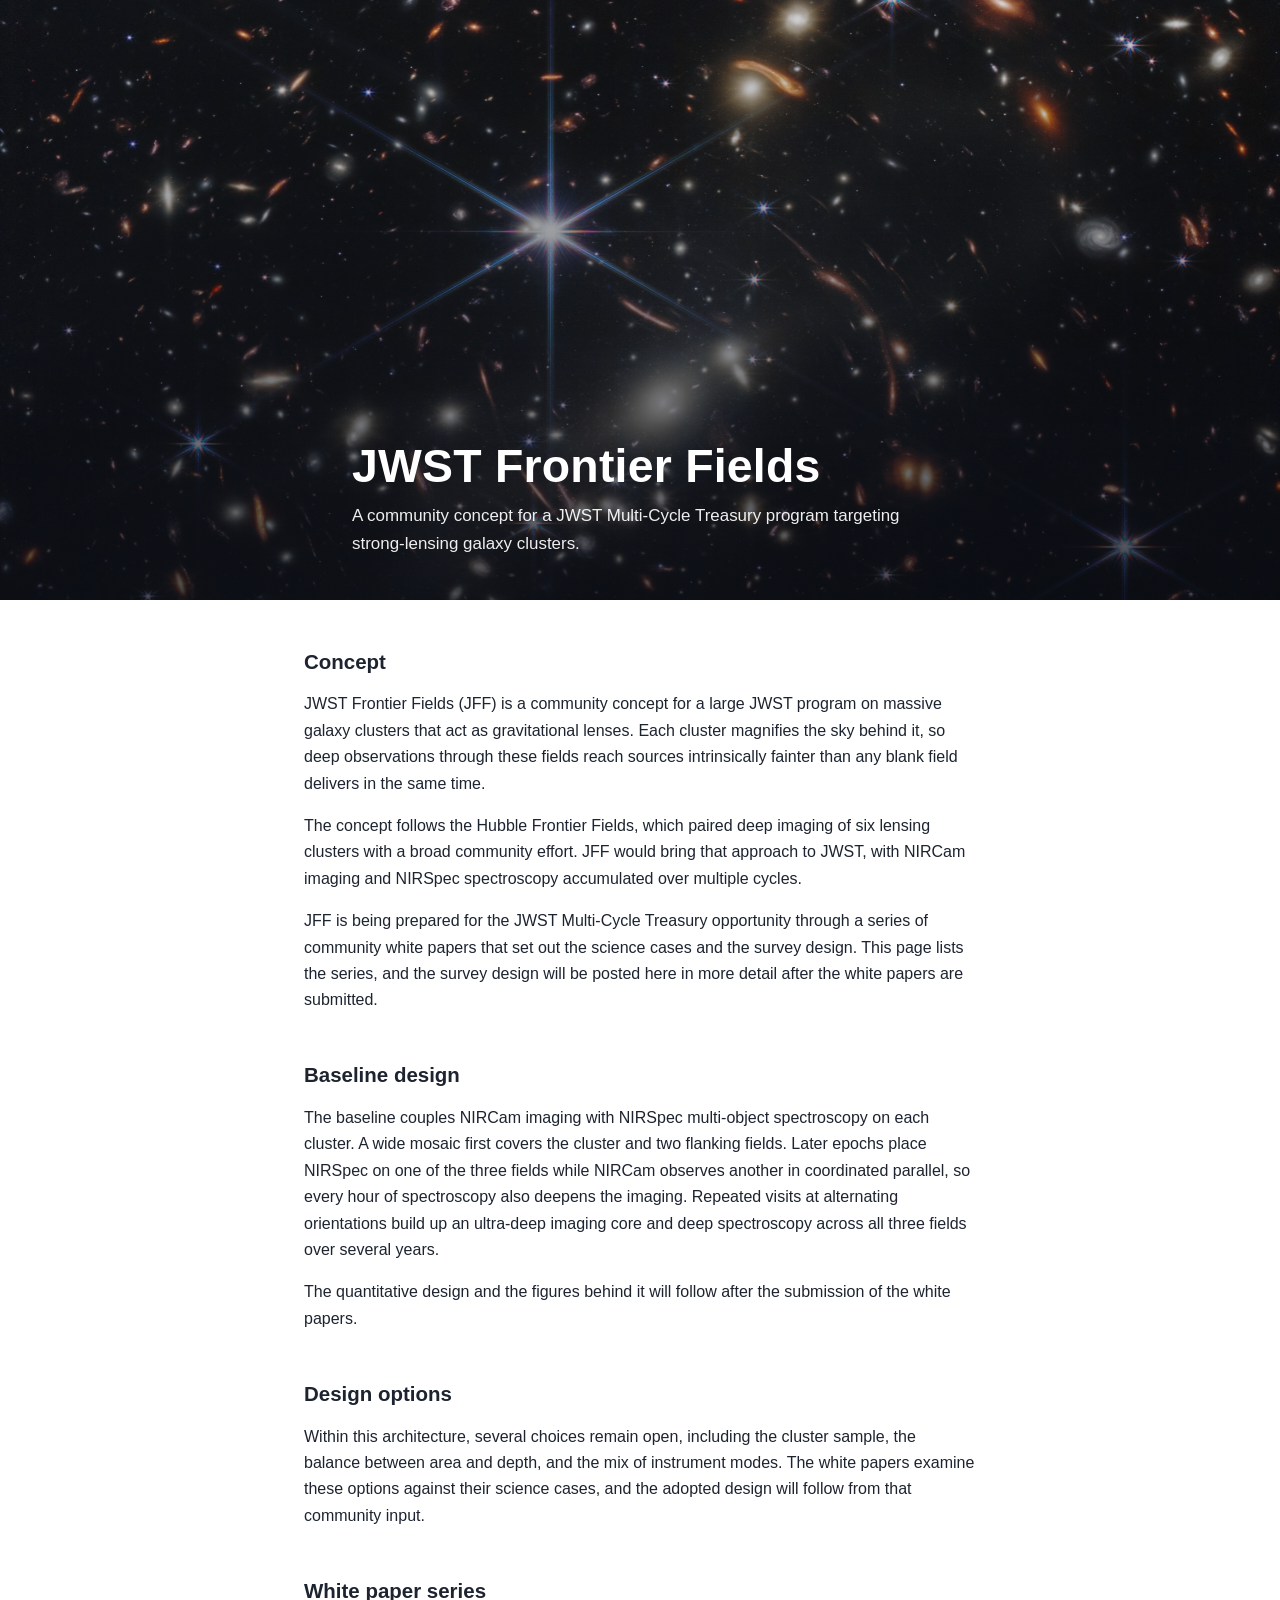
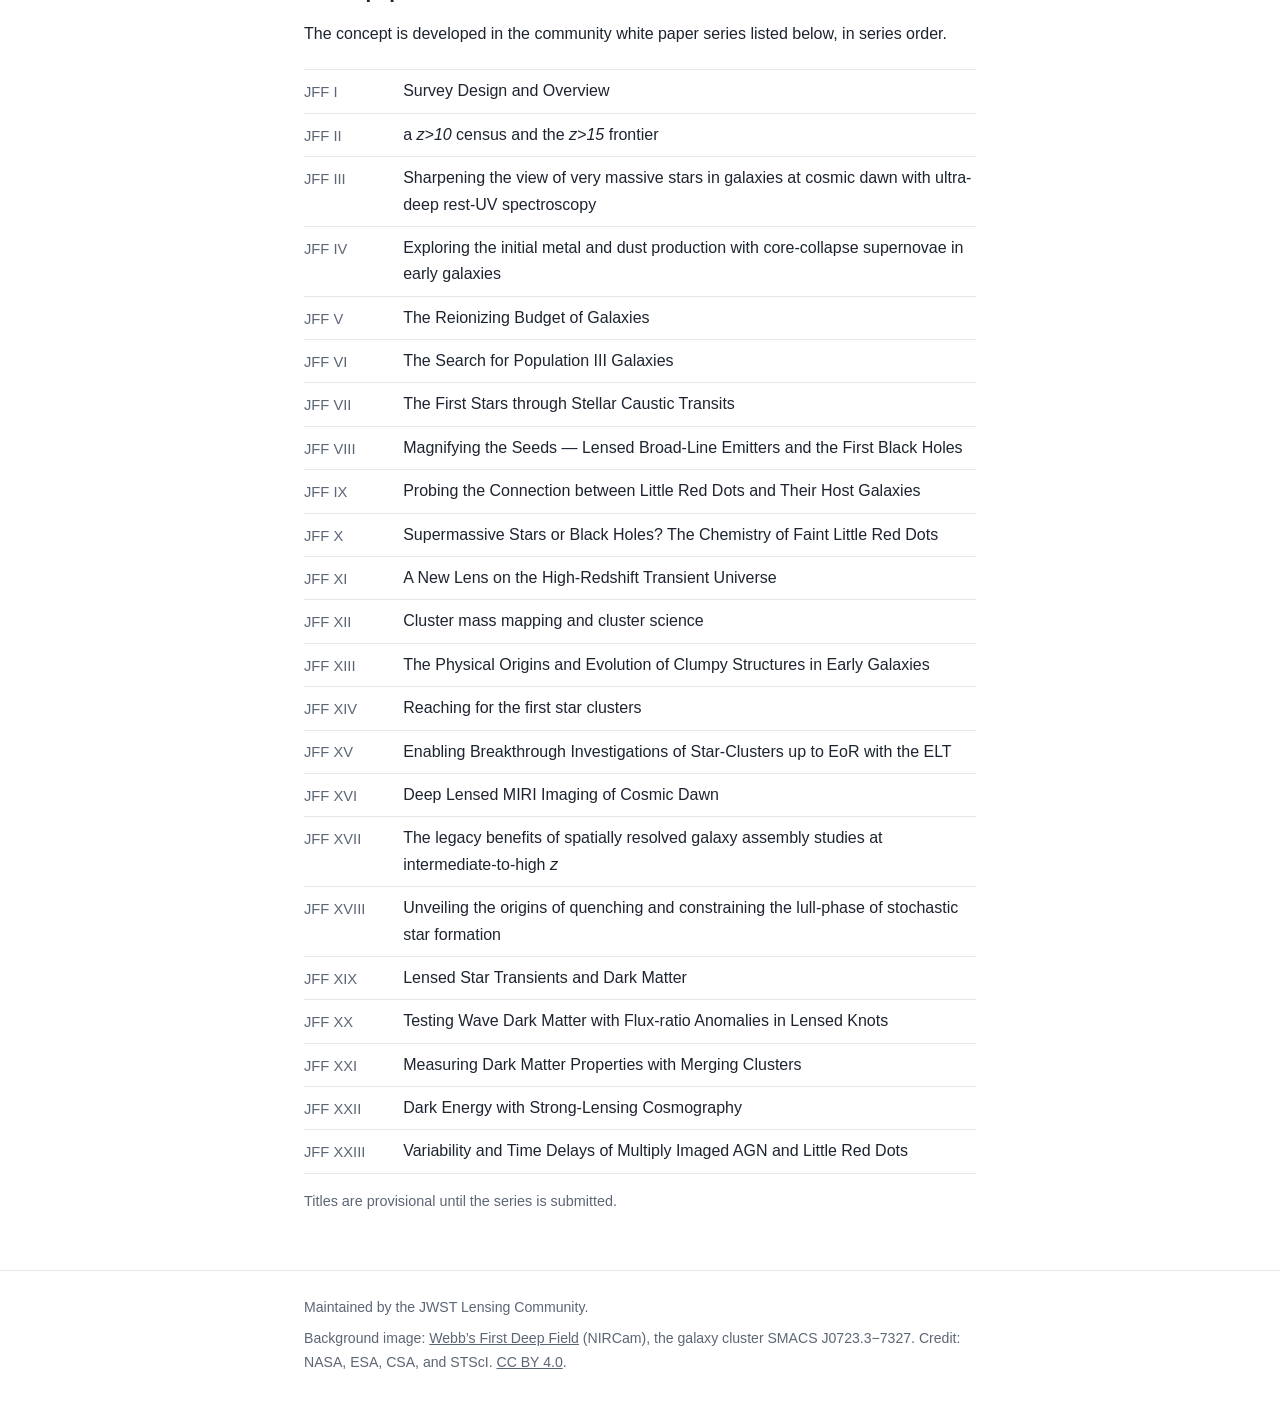
==== index.html @ 17262942 "Initial site: concept overview and white paper series list" ====
<!DOCTYPE html>
<html lang="en">
<head>
<meta charset="UTF-8">
<meta name="viewport" content="width=device-width, initial-scale=1">
<title>JWST Frontier Fields (JFF)</title>
<meta name="description" content="JWST Frontier Fields (JFF) is a community concept for a JWST Multi-Cycle Treasury program on strong-lensing galaxy clusters. This site lists the JFF white paper series.">
<meta name="robots" content="noindex">
<link rel="icon" type="image/svg+xml" href="images/favicon.svg">
<link rel="stylesheet" href="assets/css/style.css">
</head>
<body>

<div class="hero" style="background-image:linear-gradient(to bottom, rgba(9,12,20,0.18), rgba(9,12,20,0.74)), url('images/smacs0723-hero.jpg');">
  <div class="wrap">
    <h1>JWST Frontier Fields</h1>
    <p class="hero-sub">A community concept for a JWST Multi-Cycle Treasury program targeting strong-lensing galaxy clusters.</p>
  </div>
</div>

<main class="wrap">

<section id="concept" aria-labelledby="concept-heading">
  <h2 id="concept-heading">Concept</h2>
  <p>JWST Frontier Fields (JFF) is a community concept for a large JWST program on massive
  galaxy clusters that act as gravitational lenses. Each cluster magnifies the sky behind it,
  so deep observations through these fields reach sources intrinsically fainter than any
  blank field delivers in the same time.</p>
  <p>The concept follows the Hubble Frontier Fields, which paired deep imaging of six lensing
  clusters with a broad community effort. JFF would bring that approach to JWST, with NIRCam
  imaging and NIRSpec spectroscopy accumulated over multiple cycles.</p>
  <p>JFF is being prepared for the JWST Multi-Cycle Treasury opportunity through a series of
  community white papers that set out the science cases and the survey design. This page
  lists the series, and the survey design will be posted here in more detail after the white
  papers are submitted.</p>
</section>

<section id="design" aria-labelledby="design-heading">
  <h2 id="design-heading">Baseline design</h2>
  <p>The baseline couples NIRCam imaging with NIRSpec multi-object spectroscopy on each
  cluster. A wide mosaic first covers the cluster and two flanking fields. Later epochs place
  NIRSpec on one of the three fields while NIRCam observes another in coordinated parallel,
  so every hour of spectroscopy also deepens the imaging. Repeated visits at alternating
  orientations build up an ultra-deep imaging core and deep spectroscopy across all three
  fields over several years.</p>
  <p>The quantitative design and the figures behind it will follow after the submission of
  the white papers.</p>
</section>

<section id="options" aria-labelledby="options-heading">
  <h2 id="options-heading">Design options</h2>
  <p>Within this architecture, several choices remain open, including the cluster sample,
  the balance between area and depth, and the mix of instrument modes. The white papers
  examine these options against their science cases, and the adopted design will follow
  from that community input.</p>
</section>

<section id="papers" aria-labelledby="papers-heading">
  <h2 id="papers-heading">White paper series</h2>
  <p>The concept is developed in the community white paper series listed below, in series
  order.</p>
  <ol class="papers">
    <!-- JFF-PAPERS:BEGIN -->
        <li><span class="wp-num">JFF I</span><span class="wp-title">Survey Design and Overview</span></li>
        <li><span class="wp-num">JFF II</span><span class="wp-title">a <em>z&gt;10</em> census and the <em>z&gt;15</em> frontier</span></li>
        <li><span class="wp-num">JFF III</span><span class="wp-title">Sharpening the view of very massive stars in galaxies at cosmic dawn with ultra-deep rest-UV spectroscopy</span></li>
        <li><span class="wp-num">JFF IV</span><span class="wp-title">Exploring the initial metal and dust production with core-collapse supernovae in early galaxies</span></li>
        <li><span class="wp-num">JFF V</span><span class="wp-title">The Reionizing Budget of Galaxies</span></li>
        <li><span class="wp-num">JFF VI</span><span class="wp-title">The Search for Population III Galaxies</span></li>
        <li><span class="wp-num">JFF VII</span><span class="wp-title">The First Stars through Stellar Caustic Transits</span></li>
        <li><span class="wp-num">JFF VIII</span><span class="wp-title">Magnifying the Seeds — Lensed Broad-Line Emitters and the First Black Holes</span></li>
        <li><span class="wp-num">JFF IX</span><span class="wp-title">Probing the Connection between Little Red Dots and Their Host Galaxies</span></li>
        <li><span class="wp-num">JFF X</span><span class="wp-title">Supermassive Stars or Black Holes? The Chemistry of Faint Little Red Dots</span></li>
        <li><span class="wp-num">JFF XI</span><span class="wp-title">A New Lens on the High-Redshift Transient Universe</span></li>
        <li><span class="wp-num">JFF XII</span><span class="wp-title">Cluster mass mapping and cluster science</span></li>
        <li><span class="wp-num">JFF XIII</span><span class="wp-title">The Physical Origins and Evolution of Clumpy Structures in Early Galaxies</span></li>
        <li><span class="wp-num">JFF XIV</span><span class="wp-title">Reaching for the first star clusters</span></li>
        <li><span class="wp-num">JFF XV</span><span class="wp-title">Enabling Breakthrough Investigations of Star-Clusters up to EoR with the ELT</span></li>
        <li><span class="wp-num">JFF XVI</span><span class="wp-title">Deep Lensed MIRI Imaging of Cosmic Dawn</span></li>
        <li><span class="wp-num">JFF XVII</span><span class="wp-title">The legacy benefits of spatially resolved galaxy assembly studies at intermediate-to-high <em>z</em></span></li>
        <li><span class="wp-num">JFF XVIII</span><span class="wp-title">Unveiling the origins of quenching and constraining the lull-phase of stochastic star formation</span></li>
        <li><span class="wp-num">JFF XIX</span><span class="wp-title">Lensed Star Transients and Dark Matter</span></li>
        <li><span class="wp-num">JFF XX</span><span class="wp-title">Testing Wave Dark Matter with Flux-ratio Anomalies in Lensed Knots</span></li>
        <li><span class="wp-num">JFF XXI</span><span class="wp-title">Measuring Dark Matter Properties with Merging Clusters</span></li>
        <li><span class="wp-num">JFF XXII</span><span class="wp-title">Dark Energy with Strong-Lensing Cosmography</span></li>
        <li><span class="wp-num">JFF XXIII</span><span class="wp-title">Variability and Time Delays of Multiply Imaged AGN and Little Red Dots</span></li>
    <!-- JFF-PAPERS:END -->
  </ol>
  <p class="note">Titles are provisional until the series is submitted.</p>
</section>

</main>

<footer class="site-footer">
  <div class="wrap">
    <p>Maintained by the JWST Lensing Community.</p>
    <p>Background image: <a href="https://esawebb.org/images/weic2209a/">Webb&rsquo;s First Deep
    Field</a> (NIRCam), the galaxy cluster SMACS J0723.3&minus;7327.
    Credit: NASA, ESA, CSA, and STScI.
    <a href="https://creativecommons.org/licenses/by/4.0/">CC BY 4.0</a>.</p>
  </div>
</footer>

</body>
</html>
---- assets/css/style.css ----
:root {
  --bg: #ffffff;
  --ink: #1d2430;
  --muted: #5c6675;
  --accent: #35537a;
  --rule: #e4e7ec;
}

* { box-sizing: border-box; }

html { -webkit-text-size-adjust: 100%; }

body {
  margin: 0;
  font-family: -apple-system, BlinkMacSystemFont, "Segoe UI", Roboto, "Helvetica Neue", Arial, sans-serif;
  font-size: 16px;
  line-height: 1.65;
  color: var(--ink);
  background: var(--bg);
}

.wrap {
  max-width: 44rem;
  margin: 0 auto;
  padding: 0 16px;
}

a { color: var(--accent); }

/* Hero */

.hero {
  display: flex;
  align-items: flex-end;
  min-height: min(72vh, 600px);
  background-size: cover;
  background-position: center 38%;
  background-color: #0a0d16;
  color: #fff;
}

.hero .wrap {
  padding-top: 5rem;
  padding-bottom: 2.6rem;
}

.hero h1 {
  margin: 0 0 0.6rem;
  font-size: clamp(2rem, 6vw, 2.9rem);
  font-weight: 650;
  line-height: 1.15;
  letter-spacing: 0.005em;
}

.hero-sub {
  margin: 0;
  max-width: 36rem;
  font-size: 1.06rem;
  color: rgba(255, 255, 255, 0.93);
}

/* Sections */

main { padding-top: 0.5rem; }

section { margin: 2.8rem 0; }

h2 {
  margin: 0 0 0.8rem;
  font-size: 1.28rem;
  font-weight: 650;
}

p { margin: 0 0 1rem; }

section p:last-child { margin-bottom: 0; }

/* White paper list */

.papers {
  list-style: none;
  margin: 1.4rem 0 1rem;
  padding: 0;
  border-bottom: 1px solid var(--rule);
}

.papers li {
  display: grid;
  grid-template-columns: 5.2rem 1fr;
  column-gap: 1rem;
  padding: 0.5rem 0;
  border-top: 1px solid var(--rule);
}

.wp-num {
  color: var(--muted);
  white-space: nowrap;
  font-size: 0.92rem;
  font-weight: 500;
  padding-top: 0.12rem;
}

.note {
  color: var(--muted);
  font-size: 0.9rem;
}

/* Footer */

.site-footer {
  margin-top: 3.5rem;
  border-top: 1px solid var(--rule);
  color: var(--muted);
  font-size: 0.88rem;
}

.site-footer .wrap {
  padding-top: 1.6rem;
  padding-bottom: 2.6rem;
}

.site-footer p { margin: 0 0 0.5rem; }

.site-footer a { color: inherit; }

/* Small screens */

@media (max-width: 520px) {
  .hero { min-height: min(62vh, 480px); }

  .papers li {
    grid-template-columns: 4.4rem 1fr;
    column-gap: 0.7rem;
  }
}
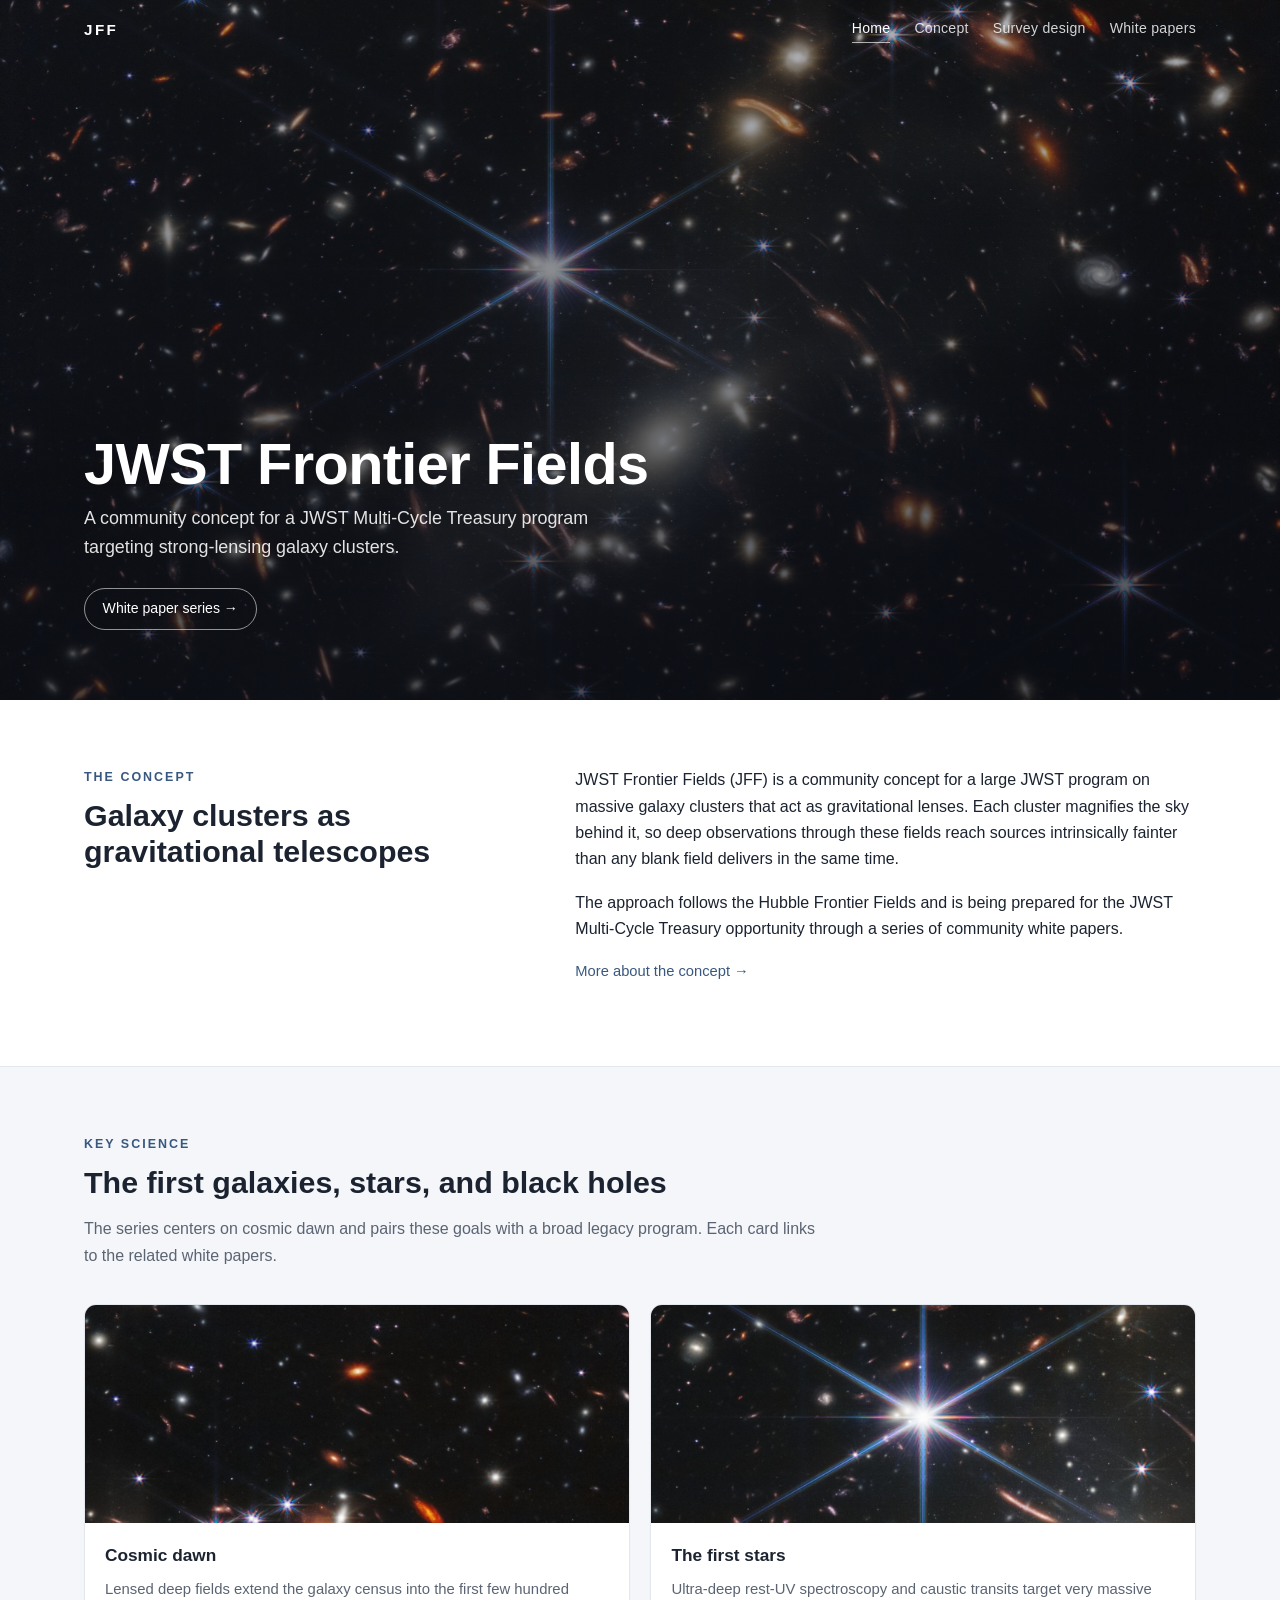
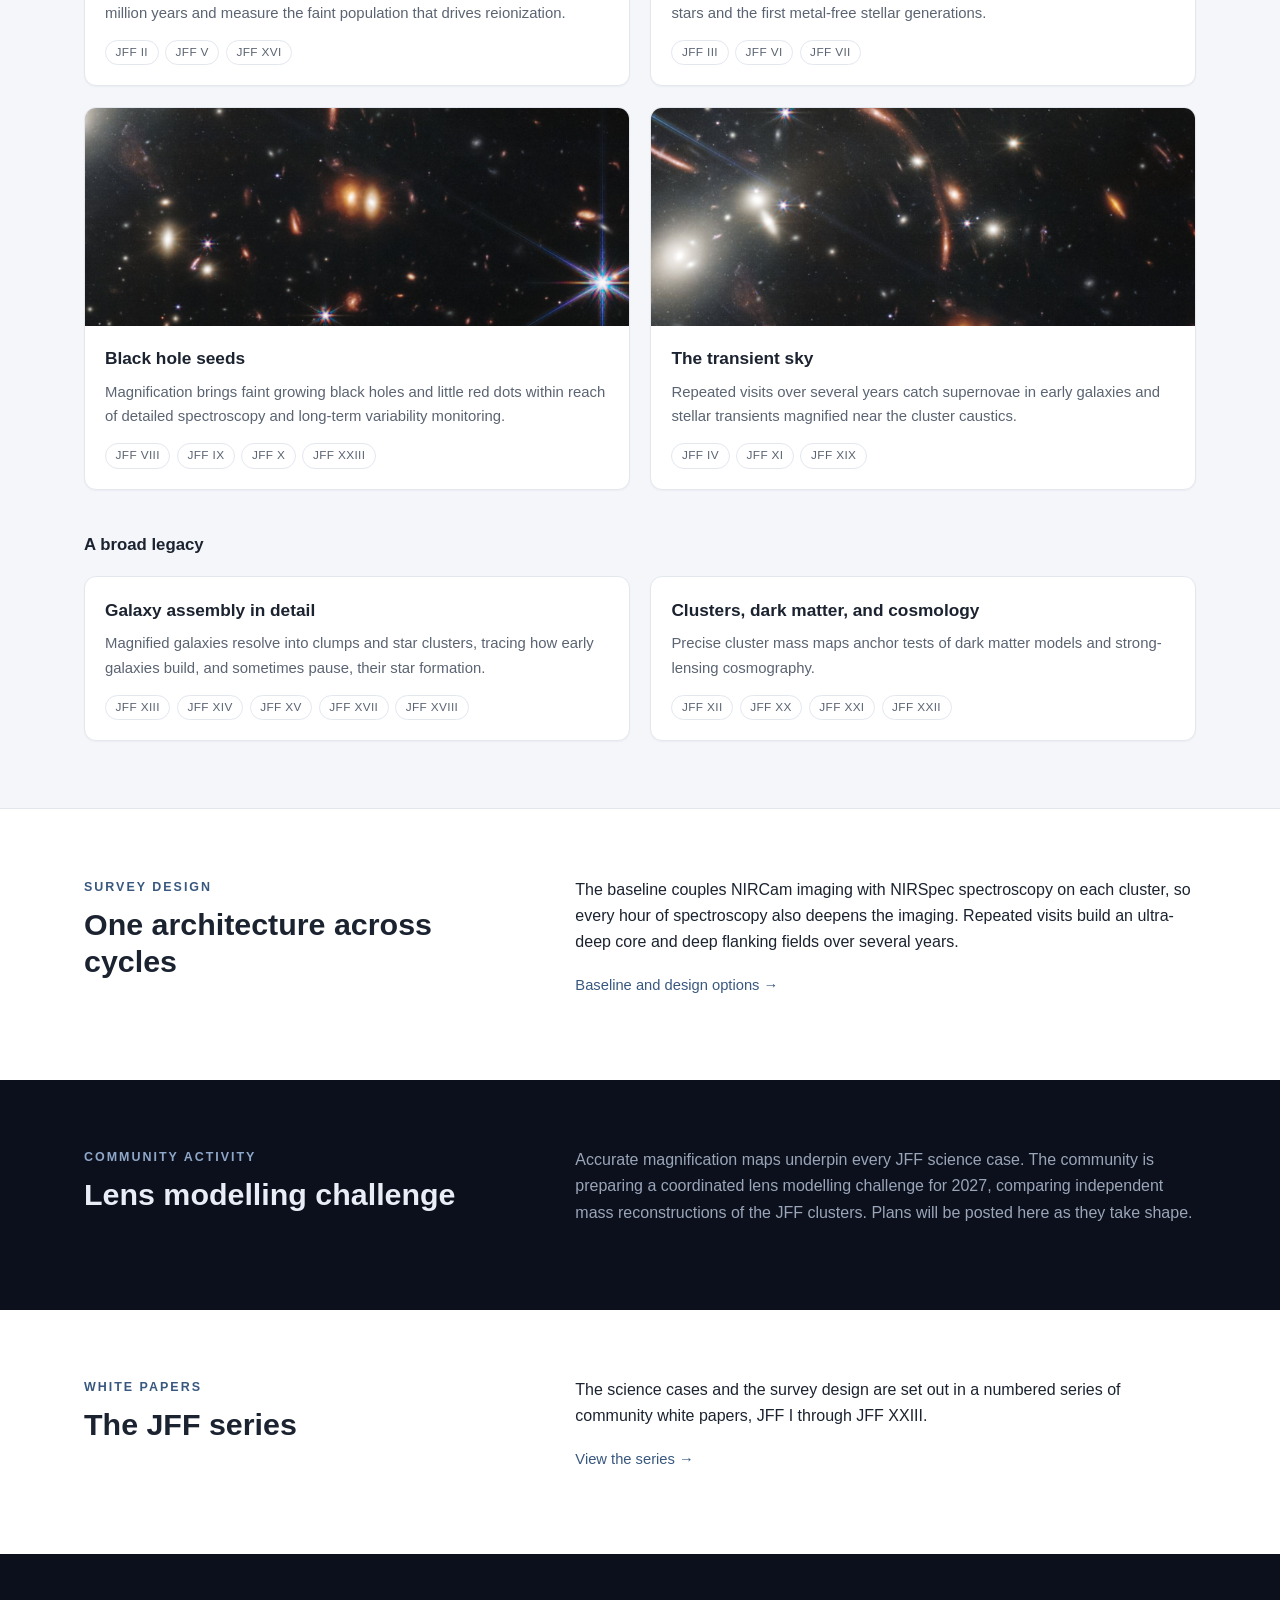
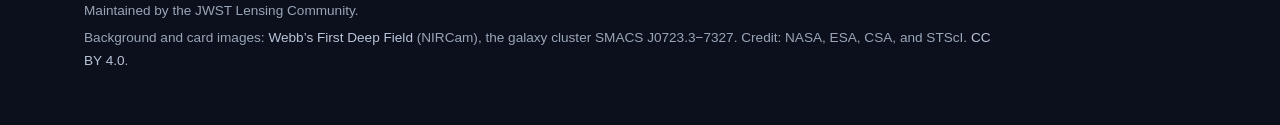
==== commit b2f06967: "Redesign as a multi-page site with navigation, science cards, and a lens challenge note" ====
--- a/index.html
+++ b/index.html
@@ -4,89 +4,173 @@
 <meta charset="UTF-8">
 <meta name="viewport" content="width=device-width, initial-scale=1">
 <title>JWST Frontier Fields (JFF)</title>
-<meta name="description" content="JWST Frontier Fields (JFF) is a community concept for a JWST Multi-Cycle Treasury program on strong-lensing galaxy clusters. This site lists the JFF white paper series.">
+<meta name="description" content="JWST Frontier Fields (JFF) is a community concept for a JWST Multi-Cycle Treasury program on strong-lensing galaxy clusters. This site presents the concept, the survey design, and the JFF white paper series.">
 <meta name="robots" content="noindex">
 <link rel="icon" type="image/svg+xml" href="images/favicon.svg">
 <link rel="stylesheet" href="assets/css/style.css">
 </head>
 <body>
 
-<div class="hero" style="background-image:linear-gradient(to bottom, rgba(9,12,20,0.18), rgba(9,12,20,0.74)), url('images/smacs0723-hero.jpg');">
+<header class="site-head">
+  <div class="wrap nav-bar">
+    <a class="brand" href="index.html" aria-label="JWST Frontier Fields home">JFF</a>
+    <nav class="site-nav" aria-label="Site">
+      <a href="index.html" aria-current="page">Home</a>
+      <a href="concept.html">Concept</a>
+      <a href="design.html">Survey design</a>
+      <a href="papers.html">White papers</a>
+    </nav>
+  </div>
+</header>
+
+<div class="hero" style="background-image:linear-gradient(to bottom, rgba(9,12,20,0.30), rgba(9,12,20,0.74)), url('images/smacs0723-hero.jpg');">
   <div class="wrap">
     <h1>JWST Frontier Fields</h1>
     <p class="hero-sub">A community concept for a JWST Multi-Cycle Treasury program targeting strong-lensing galaxy clusters.</p>
+    <p class="hero-cta"><a href="papers.html">White paper series &rarr;</a></p>
   </div>
 </div>
 
-<main class="wrap">
+<main>
 
-<section id="concept" aria-labelledby="concept-heading">
-  <h2 id="concept-heading">Concept</h2>
-  <p>JWST Frontier Fields (JFF) is a community concept for a large JWST program on massive
-  galaxy clusters that act as gravitational lenses. Each cluster magnifies the sky behind it,
-  so deep observations through these fields reach sources intrinsically fainter than any
-  blank field delivers in the same time.</p>
-  <p>The concept follows the Hubble Frontier Fields, which paired deep imaging of six lensing
-  clusters with a broad community effort. JFF would bring that approach to JWST, with NIRCam
-  imaging and NIRSpec spectroscopy accumulated over multiple cycles.</p>
-  <p>JFF is being prepared for the JWST Multi-Cycle Treasury opportunity through a series of
-  community white papers that set out the science cases and the survey design. This page
-  lists the series, and the survey design will be posted here in more detail after the white
-  papers are submitted.</p>
+<section class="band" aria-labelledby="intro-heading">
+  <div class="wrap split">
+    <div>
+      <span class="kicker">The concept</span>
+      <h2 id="intro-heading">Galaxy clusters as gravitational telescopes</h2>
+    </div>
+    <div class="prose">
+      <p>JWST Frontier Fields (JFF) is a community concept for a large JWST program on massive
+      galaxy clusters that act as gravitational lenses. Each cluster magnifies the sky behind it,
+      so deep observations through these fields reach sources intrinsically fainter than any
+      blank field delivers in the same time.</p>
+      <p>The approach follows the Hubble Frontier Fields and is being prepared for the JWST
+      Multi-Cycle Treasury opportunity through a series of community white papers.</p>
+      <p class="more"><a href="concept.html">More about the concept &rarr;</a></p>
+    </div>
+  </div>
 </section>
 
-<section id="design" aria-labelledby="design-heading">
-  <h2 id="design-heading">Baseline design</h2>
-  <p>The baseline couples NIRCam imaging with NIRSpec multi-object spectroscopy on each
-  cluster. A wide mosaic first covers the cluster and two flanking fields. Later epochs place
-  NIRSpec on one of the three fields while NIRCam observes another in coordinated parallel,
-  so every hour of spectroscopy also deepens the imaging. Repeated visits at alternating
-  orientations build up an ultra-deep imaging core and deep spectroscopy across all three
-  fields over several years.</p>
-  <p>The quantitative design and the figures behind it will follow after the submission of
-  the white papers.</p>
+<section class="band alt" aria-labelledby="science-heading">
+  <div class="wrap">
+    <span class="kicker">Key science</span>
+    <h2 id="science-heading">The first galaxies, stars, and black holes</h2>
+    <p class="lede">The series centers on cosmic dawn and pairs these goals with a broad legacy
+    program. Each card links to the related white papers.</p>
+    <div class="cards primary">
+      <article class="card">
+        <div class="card-media" role="img" aria-label="Distant galaxies in a deep lensed field" style="background-image:url('images/cards/dawn.jpg')"></div>
+        <div class="card-body">
+          <h3>Cosmic dawn</h3>
+          <p>Lensed deep fields extend the galaxy census into the first few hundred million
+          years and measure the faint population that drives reionization.</p>
+          <div class="wp-tags">
+            <a href="papers.html">JFF II</a><a href="papers.html">JFF V</a><a href="papers.html">JFF XVI</a>
+          </div>
+        </div>
+      </article>
+      <article class="card">
+        <div class="card-media" role="img" aria-label="A bright star with diffraction spikes in front of the cluster" style="background-image:url('images/cards/stars.jpg')"></div>
+        <div class="card-body">
+          <h3>The first stars</h3>
+          <p>Ultra-deep rest-UV spectroscopy and caustic transits target very massive stars
+          and the first metal-free stellar generations.</p>
+          <div class="wp-tags">
+            <a href="papers.html">JFF III</a><a href="papers.html">JFF VI</a><a href="papers.html">JFF VII</a>
+          </div>
+        </div>
+      </article>
+      <article class="card">
+        <div class="card-media" role="img" aria-label="Compact red sources in the deep field" style="background-image:url('images/cards/seeds.jpg')"></div>
+        <div class="card-body">
+          <h3>Black hole seeds</h3>
+          <p>Magnification brings faint growing black holes and little red dots within reach
+          of detailed spectroscopy and long-term variability monitoring.</p>
+          <div class="wp-tags">
+            <a href="papers.html">JFF VIII</a><a href="papers.html">JFF IX</a><a href="papers.html">JFF X</a><a href="papers.html">JFF XXIII</a>
+          </div>
+        </div>
+      </article>
+      <article class="card">
+        <div class="card-media" role="img" aria-label="Stretched arcs around the cluster core" style="background-image:url('images/cards/transients.jpg')"></div>
+        <div class="card-body">
+          <h3>The transient sky</h3>
+          <p>Repeated visits over several years catch supernovae in early galaxies and
+          stellar transients magnified near the cluster caustics.</p>
+          <div class="wp-tags">
+            <a href="papers.html">JFF IV</a><a href="papers.html">JFF XI</a><a href="papers.html">JFF XIX</a>
+          </div>
+        </div>
+      </article>
+    </div>
+    <h3 class="sub-heading">A broad legacy</h3>
+    <div class="cards secondary">
+      <article class="card">
+        <div class="card-body">
+          <h3>Galaxy assembly in detail</h3>
+          <p>Magnified galaxies resolve into clumps and star clusters, tracing how early
+          galaxies build, and sometimes pause, their star formation.</p>
+          <div class="wp-tags">
+            <a href="papers.html">JFF XIII</a><a href="papers.html">JFF XIV</a><a href="papers.html">JFF XV</a><a href="papers.html">JFF XVII</a><a href="papers.html">JFF XVIII</a>
+          </div>
+        </div>
+      </article>
+      <article class="card">
+        <div class="card-body">
+          <h3>Clusters, dark matter, and cosmology</h3>
+          <p>Precise cluster mass maps anchor tests of dark matter models and
+          strong-lensing cosmography.</p>
+          <div class="wp-tags">
+            <a href="papers.html">JFF XII</a><a href="papers.html">JFF XX</a><a href="papers.html">JFF XXI</a><a href="papers.html">JFF XXII</a>
+          </div>
+        </div>
+      </article>
+    </div>
+  </div>
 </section>
 
-<section id="options" aria-labelledby="options-heading">
-  <h2 id="options-heading">Design options</h2>
-  <p>Within this architecture, several choices remain open, including the cluster sample,
-  the balance between area and depth, and the mix of instrument modes. The white papers
-  examine these options against their science cases, and the adopted design will follow
-  from that community input.</p>
+<section class="band" aria-labelledby="design-heading">
+  <div class="wrap split">
+    <div>
+      <span class="kicker">Survey design</span>
+      <h2 id="design-heading">One architecture across cycles</h2>
+    </div>
+    <div class="prose">
+      <p>The baseline couples NIRCam imaging with NIRSpec spectroscopy on each cluster, so
+      every hour of spectroscopy also deepens the imaging. Repeated visits build an
+      ultra-deep core and deep flanking fields over several years.</p>
+      <p class="more"><a href="design.html">Baseline and design options &rarr;</a></p>
+    </div>
+  </div>
 </section>
 
-<section id="papers" aria-labelledby="papers-heading">
-  <h2 id="papers-heading">White paper series</h2>
-  <p>The concept is developed in the community white paper series listed below, in series
-  order.</p>
-  <ol class="papers">
-    <!-- JFF-PAPERS:BEGIN -->
-        <li><span class="wp-num">JFF I</span><span class="wp-title">Survey Design and Overview</span></li>
-        <li><span class="wp-num">JFF II</span><span class="wp-title">a <em>z&gt;10</em> census and the <em>z&gt;15</em> frontier</span></li>
-        <li><span class="wp-num">JFF III</span><span class="wp-title">Sharpening the view of very massive stars in galaxies at cosmic dawn with ultra-deep rest-UV spectroscopy</span></li>
-        <li><span class="wp-num">JFF IV</span><span class="wp-title">Exploring the initial metal and dust production with core-collapse supernovae in early galaxies</span></li>
-        <li><span class="wp-num">JFF V</span><span class="wp-title">The Reionizing Budget of Galaxies</span></li>
-        <li><span class="wp-num">JFF VI</span><span class="wp-title">The Search for Population III Galaxies</span></li>
-        <li><span class="wp-num">JFF VII</span><span class="wp-title">The First Stars through Stellar Caustic Transits</span></li>
-        <li><span class="wp-num">JFF VIII</span><span class="wp-title">Magnifying the Seeds — Lensed Broad-Line Emitters and the First Black Holes</span></li>
-        <li><span class="wp-num">JFF IX</span><span class="wp-title">Probing the Connection between Little Red Dots and Their Host Galaxies</span></li>
-        <li><span class="wp-num">JFF X</span><span class="wp-title">Supermassive Stars or Black Holes? The Chemistry of Faint Little Red Dots</span></li>
-        <li><span class="wp-num">JFF XI</span><span class="wp-title">A New Lens on the High-Redshift Transient Universe</span></li>
-        <li><span class="wp-num">JFF XII</span><span class="wp-title">Cluster mass mapping and cluster science</span></li>
-        <li><span class="wp-num">JFF XIII</span><span class="wp-title">The Physical Origins and Evolution of Clumpy Structures in Early Galaxies</span></li>
-        <li><span class="wp-num">JFF XIV</span><span class="wp-title">Reaching for the first star clusters</span></li>
-        <li><span class="wp-num">JFF XV</span><span class="wp-title">Enabling Breakthrough Investigations of Star-Clusters up to EoR with the ELT</span></li>
-        <li><span class="wp-num">JFF XVI</span><span class="wp-title">Deep Lensed MIRI Imaging of Cosmic Dawn</span></li>
-        <li><span class="wp-num">JFF XVII</span><span class="wp-title">The legacy benefits of spatially resolved galaxy assembly studies at intermediate-to-high <em>z</em></span></li>
-        <li><span class="wp-num">JFF XVIII</span><span class="wp-title">Unveiling the origins of quenching and constraining the lull-phase of stochastic star formation</span></li>
-        <li><span class="wp-num">JFF XIX</span><span class="wp-title">Lensed Star Transients and Dark Matter</span></li>
-        <li><span class="wp-num">JFF XX</span><span class="wp-title">Testing Wave Dark Matter with Flux-ratio Anomalies in Lensed Knots</span></li>
-        <li><span class="wp-num">JFF XXI</span><span class="wp-title">Measuring Dark Matter Properties with Merging Clusters</span></li>
-        <li><span class="wp-num">JFF XXII</span><span class="wp-title">Dark Energy with Strong-Lensing Cosmography</span></li>
-        <li><span class="wp-num">JFF XXIII</span><span class="wp-title">Variability and Time Delays of Multiply Imaged AGN and Little Red Dots</span></li>
-    <!-- JFF-PAPERS:END -->
-  </ol>
-  <p class="note">Titles are provisional until the series is submitted.</p>
+<section class="band dark" aria-labelledby="lens-heading">
+  <div class="wrap split">
+    <div>
+      <span class="kicker">Community activity</span>
+      <h2 id="lens-heading">Lens modelling challenge</h2>
+    </div>
+    <div class="prose">
+      <p>Accurate magnification maps underpin every JFF science case. The community is
+      preparing a coordinated lens modelling challenge for 2027, comparing independent
+      mass reconstructions of the JFF clusters. Plans will be posted here as they take
+      shape.</p>
+    </div>
+  </div>
+</section>
+
+<section class="band" aria-labelledby="papers-heading">
+  <div class="wrap split">
+    <div>
+      <span class="kicker">White papers</span>
+      <h2 id="papers-heading">The JFF series</h2>
+    </div>
+    <div class="prose">
+      <p>The science cases and the survey design are set out in a numbered series of
+      community white papers, JFF I through JFF XXIII.</p>
+      <p class="more"><a href="papers.html">View the series &rarr;</a></p>
+    </div>
+  </div>
 </section>
 
 </main>
@@ -94,8 +178,8 @@
 <footer class="site-footer">
   <div class="wrap">
     <p>Maintained by the JWST Lensing Community.</p>
-    <p>Background image: <a href="https://esawebb.org/images/weic2209a/">Webb&rsquo;s First Deep
-    Field</a> (NIRCam), the galaxy cluster SMACS J0723.3&minus;7327.
+    <p>Background and card images: <a href="https://esawebb.org/images/weic2209a/">Webb&rsquo;s First
+    Deep Field</a> (NIRCam), the galaxy cluster SMACS J0723.3&minus;7327.
     Credit: NASA, ESA, CSA, and STScI.
     <a href="https://creativecommons.org/licenses/by/4.0/">CC BY 4.0</a>.</p>
   </div>
--- a/assets/css/style.css
+++ b/assets/css/style.css
@@ -1,135 +1,177 @@
 :root {
   --bg: #ffffff;
-  --ink: #1d2430;
-  --muted: #5c6675;
-  --accent: #35537a;
-  --rule: #e4e7ec;
+  --bg-alt: #f4f6fa;
+  --dark: #0b101c;
+  --ink: #1c2330;
+  --ink-dark: #e9edf5;
+  --muted: #5b6472;
+  --muted-dark: #9aa5b8;
+  --accent: #39587f;
+  --rule: #e3e7ee;
+  --w-wide: 72rem;
+  --w-prose: 46rem;
 }
 
 * { box-sizing: border-box; }
 
-html { -webkit-text-size-adjust: 100%; }
-
 body {
   margin: 0;
-  font-family: -apple-system, BlinkMacSystemFont, "Segoe UI", Roboto, "Helvetica Neue", Arial, sans-serif;
-  font-size: 16px;
-  line-height: 1.65;
+  background: var(--bg);
   color: var(--ink);
-  background: var(--bg);
+  font: 16px/1.65 -apple-system, BlinkMacSystemFont, "Segoe UI", Helvetica, Arial, sans-serif;
+  -webkit-font-smoothing: antialiased;
+  text-rendering: optimizeLegibility;
 }
 
-.wrap {
-  max-width: 44rem;
-  margin: 0 auto;
-  padding: 0 16px;
+a { color: var(--accent); text-decoration: none; }
+a:hover { text-decoration: underline; }
+
+.wrap { max-width: var(--w-wide); margin: 0 auto; padding: 0 20px; }
+.prose { max-width: var(--w-prose); }
+.prose p { margin: 0 0 1.05em; }
+
+/* Header and navigation */
+.site-head { position: absolute; top: 0; left: 0; right: 0; z-index: 10; }
+.site-head.solid { position: static; background: var(--dark); }
+.nav-bar {
+  display: flex; align-items: center; justify-content: space-between;
+  gap: 1rem; padding-top: 1.05rem; padding-bottom: 1.05rem;
+}
+.brand { font-weight: 700; letter-spacing: .16em; color: #fff; font-size: .95rem; }
+.brand:hover { text-decoration: none; }
+nav.site-nav { display: flex; gap: 1.5rem; flex-wrap: wrap; justify-content: flex-end; }
+nav.site-nav a { color: rgba(255,255,255,.82); font-size: .88rem; letter-spacing: .02em; }
+nav.site-nav a:hover { color: #fff; text-decoration: none; }
+nav.site-nav a[aria-current="page"] {
+  color: #fff;
+  border-bottom: 1px solid rgba(255,255,255,.65);
+  padding-bottom: 2px;
 }
 
-a { color: var(--accent); }
-
-/* Hero */
-
+/* Hero (home) */
 .hero {
-  display: flex;
-  align-items: flex-end;
-  min-height: min(72vh, 600px);
+  position: relative;
+  display: flex; align-items: flex-end;
+  min-height: min(82vh, 700px);
   background-size: cover;
   background-position: center 38%;
-  background-color: #0a0d16;
   color: #fff;
 }
+.hero .wrap { width: 100%; padding-bottom: 3.4rem; }
+.hero h1 {
+  margin: 0 0 .55rem;
+  font-size: clamp(2.3rem, 5.2vw, 3.6rem);
+  line-height: 1.08;
+  letter-spacing: -.01em;
+}
+.hero-sub {
+  margin: 0; max-width: 36rem;
+  font-size: clamp(1rem, 1.6vw, 1.12rem);
+  color: rgba(255,255,255,.88);
+}
+.hero-cta { margin-top: 1.6rem; }
+.hero-cta a {
+  display: inline-block;
+  border: 1px solid rgba(255,255,255,.55);
+  color: #fff;
+  padding: .5rem 1.1rem;
+  border-radius: 999px;
+  font-size: .88rem;
+}
+.hero-cta a:hover { background: rgba(255,255,255,.12); text-decoration: none; }
 
-.hero .wrap {
-  padding-top: 5rem;
-  padding-bottom: 2.6rem;
+/* Page header (subpages) */
+.page-head {
+  background: var(--bg-alt);
+  border-bottom: 1px solid var(--rule);
+  padding: 3.1rem 0 2.5rem;
 }
+.page-head h1 { margin: 0 0 .45rem; font-size: clamp(1.9rem, 3.4vw, 2.6rem); line-height: 1.12; }
+.page-head p { margin: 0; color: var(--muted); max-width: 44rem; }
+.page-body { padding: 3rem 0 4.5rem; }
+.page-body h2 { margin: 2.4rem 0 .9rem; font-size: 1.3rem; }
+.page-body h2:first-child { margin-top: 0; }
 
-.hero h1 {
-  margin: 0 0 0.6rem;
-  font-size: clamp(2rem, 6vw, 2.9rem);
-  font-weight: 650;
-  line-height: 1.15;
-  letter-spacing: 0.005em;
+/* Bands (home sections) */
+section.band { padding: 4.2rem 0; }
+section.band.alt { background: var(--bg-alt); border-top: 1px solid var(--rule); border-bottom: 1px solid var(--rule); }
+section.band.dark { background: var(--dark); color: var(--ink-dark); }
+section.band.dark p { color: var(--muted-dark); }
+section.band.dark .kicker { color: #8fa7c9; }
+section.band.dark h2 { color: var(--ink-dark); }
+
+.kicker {
+  display: block;
+  font-size: .78rem; font-weight: 600;
+  letter-spacing: .16em; text-transform: uppercase;
+  color: var(--accent);
+  margin-bottom: .55rem;
 }
+h2 { margin: 0 0 1rem; font-size: clamp(1.45rem, 2.6vw, 1.9rem); line-height: 1.2; }
+.lede { color: var(--muted); max-width: 46rem; margin: 0 0 2.2rem; }
+.more { font-size: .92rem; }
 
-.hero-sub {
-  margin: 0;
-  max-width: 36rem;
-  font-size: 1.06rem;
-  color: rgba(255, 255, 255, 0.93);
+/* Split layout */
+.split { display: grid; grid-template-columns: minmax(0, 5fr) minmax(0, 7fr); gap: 3rem; align-items: start; }
+
+/* Cards */
+.cards { display: grid; gap: 1.3rem; }
+.cards.primary { grid-template-columns: repeat(2, minmax(0, 1fr)); }
+.cards.secondary { grid-template-columns: repeat(2, minmax(0, 1fr)); }
+.card {
+  background: #fff;
+  border: 1px solid var(--rule);
+  border-radius: 12px;
+  overflow: hidden;
+  display: flex; flex-direction: column;
+  box-shadow: 0 1px 2px rgba(15, 23, 42, .04);
 }
-
-/* Sections */
-
-main { padding-top: 0.5rem; }
-
-section { margin: 2.8rem 0; }
-
-h2 {
-  margin: 0 0 0.8rem;
-  font-size: 1.28rem;
-  font-weight: 650;
+.card-media { aspect-ratio: 5 / 2; background-size: cover; background-position: center; }
+.card-body { padding: 1.15rem 1.25rem 1.25rem; }
+.card h3 { margin: 0 0 .45rem; font-size: 1.08rem; }
+.card p { margin: 0 0 .9rem; font-size: .93rem; color: var(--muted); }
+.wp-tags { display: flex; flex-wrap: wrap; gap: .4rem; }
+.wp-tags a {
+  font-size: .74rem; letter-spacing: .03em;
+  border: 1px solid var(--rule); border-radius: 999px;
+  padding: .12rem .6rem;
+  color: var(--muted); background: #fff;
 }
-
-p { margin: 0 0 1rem; }
-
-section p:last-child { margin-bottom: 0; }
+.wp-tags a:hover { color: var(--accent); border-color: var(--accent); text-decoration: none; }
+.sub-heading { margin: 2.6rem 0 1.1rem; font-size: 1.05rem; }
 
 /* White paper list */
-
-.papers {
-  list-style: none;
-  margin: 1.4rem 0 1rem;
-  padding: 0;
-  border-bottom: 1px solid var(--rule);
-}
-
+.papers { list-style: none; margin: 0; padding: 0; max-width: var(--w-prose); }
 .papers li {
   display: grid;
   grid-template-columns: 5.2rem 1fr;
-  column-gap: 1rem;
-  padding: 0.5rem 0;
-  border-top: 1px solid var(--rule);
+  gap: 1rem;
+  padding: .78rem 0;
+  border-bottom: 1px solid var(--rule);
 }
-
-.wp-num {
-  color: var(--muted);
-  white-space: nowrap;
-  font-size: 0.92rem;
-  font-weight: 500;
-  padding-top: 0.12rem;
-}
-
-.note {
-  color: var(--muted);
-  font-size: 0.9rem;
-}
+.papers li:first-child { border-top: 1px solid var(--rule); }
+.wp-num { color: var(--muted); font-size: .85rem; letter-spacing: .05em; padding-top: .14rem; white-space: nowrap; }
+.note { color: var(--muted); font-size: .88rem; margin-top: 1.2rem; }
 
 /* Footer */
+.site-footer {
+  background: var(--dark);
+  color: var(--muted-dark);
+  padding: 2.6rem 0 3rem;
+  font-size: .85rem;
+}
+.site-footer a { color: #b9c4d8; }
+.site-footer p { margin: .3rem 0; max-width: 58rem; }
 
-.site-footer {
-  margin-top: 3.5rem;
-  border-top: 1px solid var(--rule);
-  color: var(--muted);
-  font-size: 0.88rem;
+/* Responsive */
+@media (max-width: 860px) {
+  section.band { padding: 3rem 0; }
+  .split { grid-template-columns: 1fr; gap: 1.4rem; }
+  .cards.primary, .cards.secondary { grid-template-columns: 1fr; }
+  .hero { min-height: min(68vh, 560px); }
 }
-
-.site-footer .wrap {
-  padding-top: 1.6rem;
-  padding-bottom: 2.6rem;
+@media (max-width: 620px) {
+  nav.site-nav { gap: .95rem; }
+  nav.site-nav a { font-size: .8rem; }
+  .papers li { grid-template-columns: 4.2rem 1fr; gap: .7rem; }
 }
-
-.site-footer p { margin: 0 0 0.5rem; }
-
-.site-footer a { color: inherit; }
-
-/* Small screens */
-
-@media (max-width: 520px) {
-  .hero { min-height: min(62vh, 480px); }
-
-  .papers li {
-    grid-template-columns: 4.4rem 1fr;
-    column-gap: 0.7rem;
-  }
-}
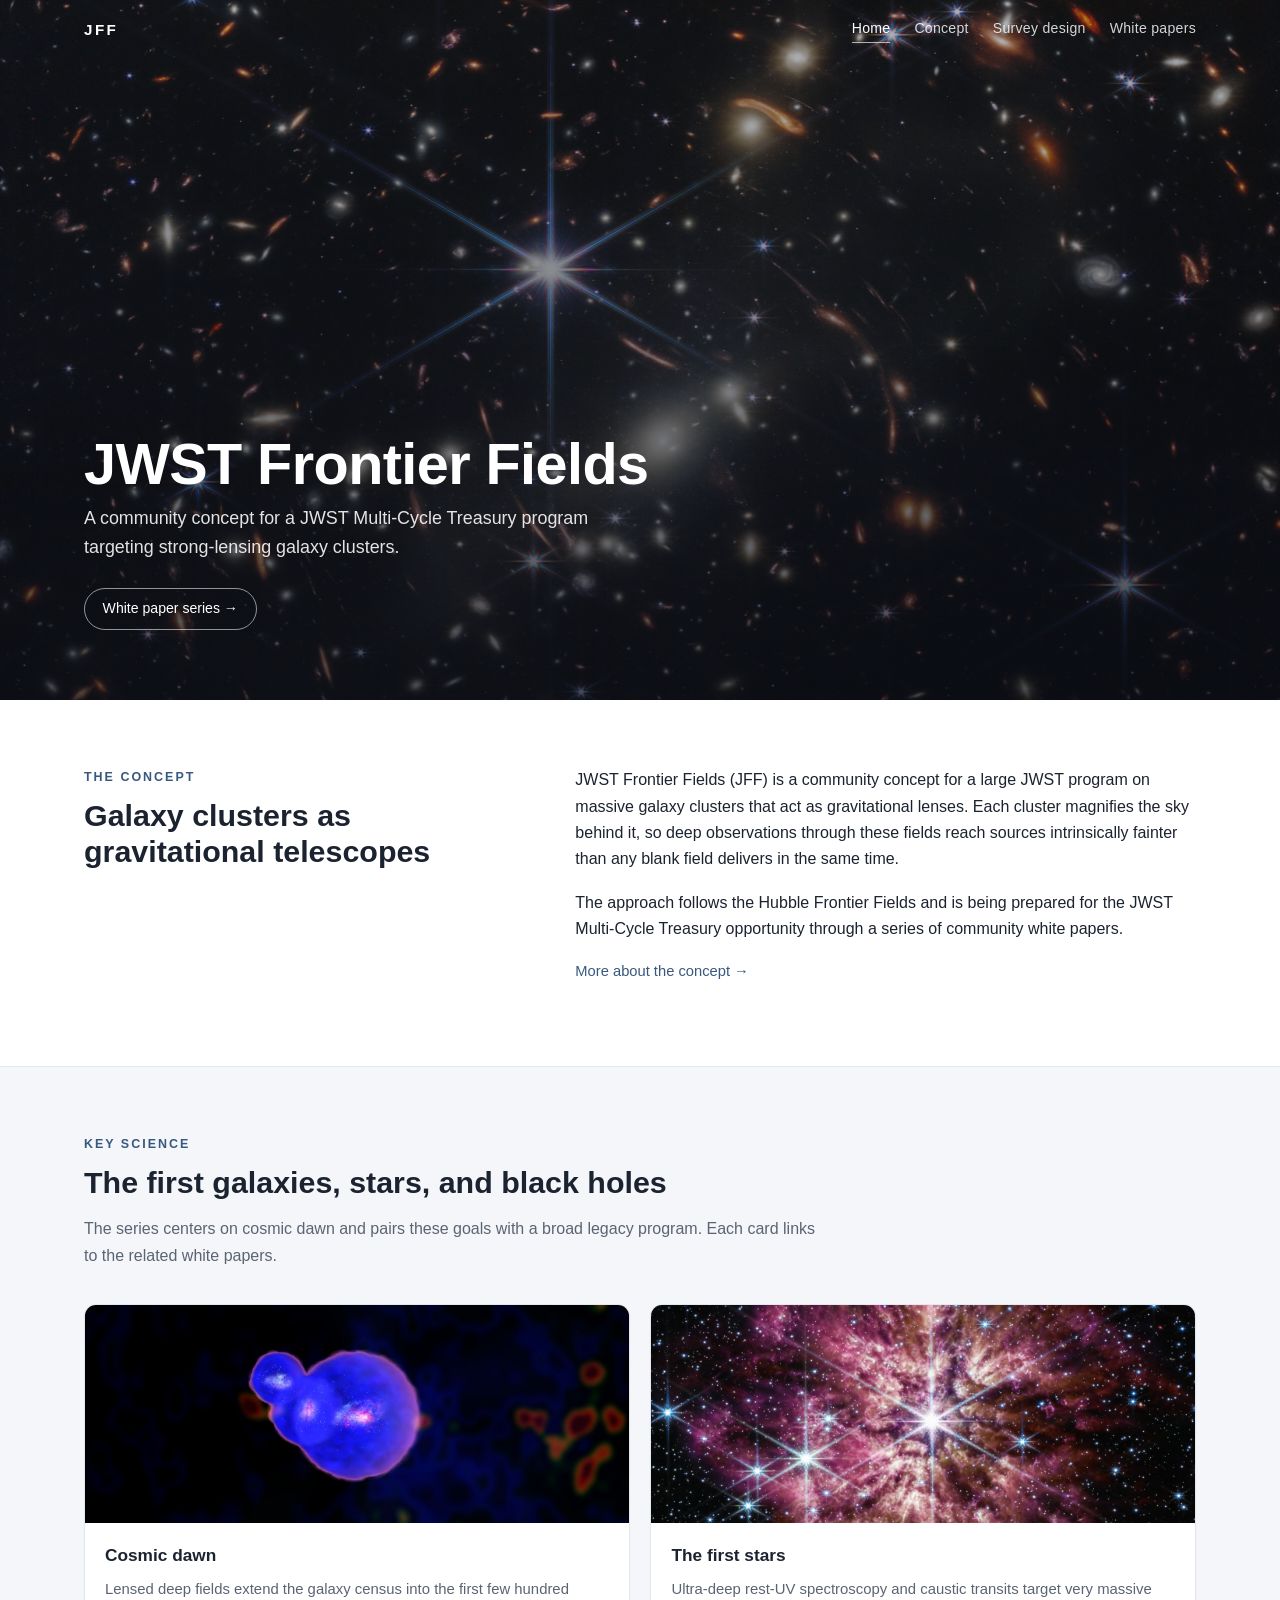
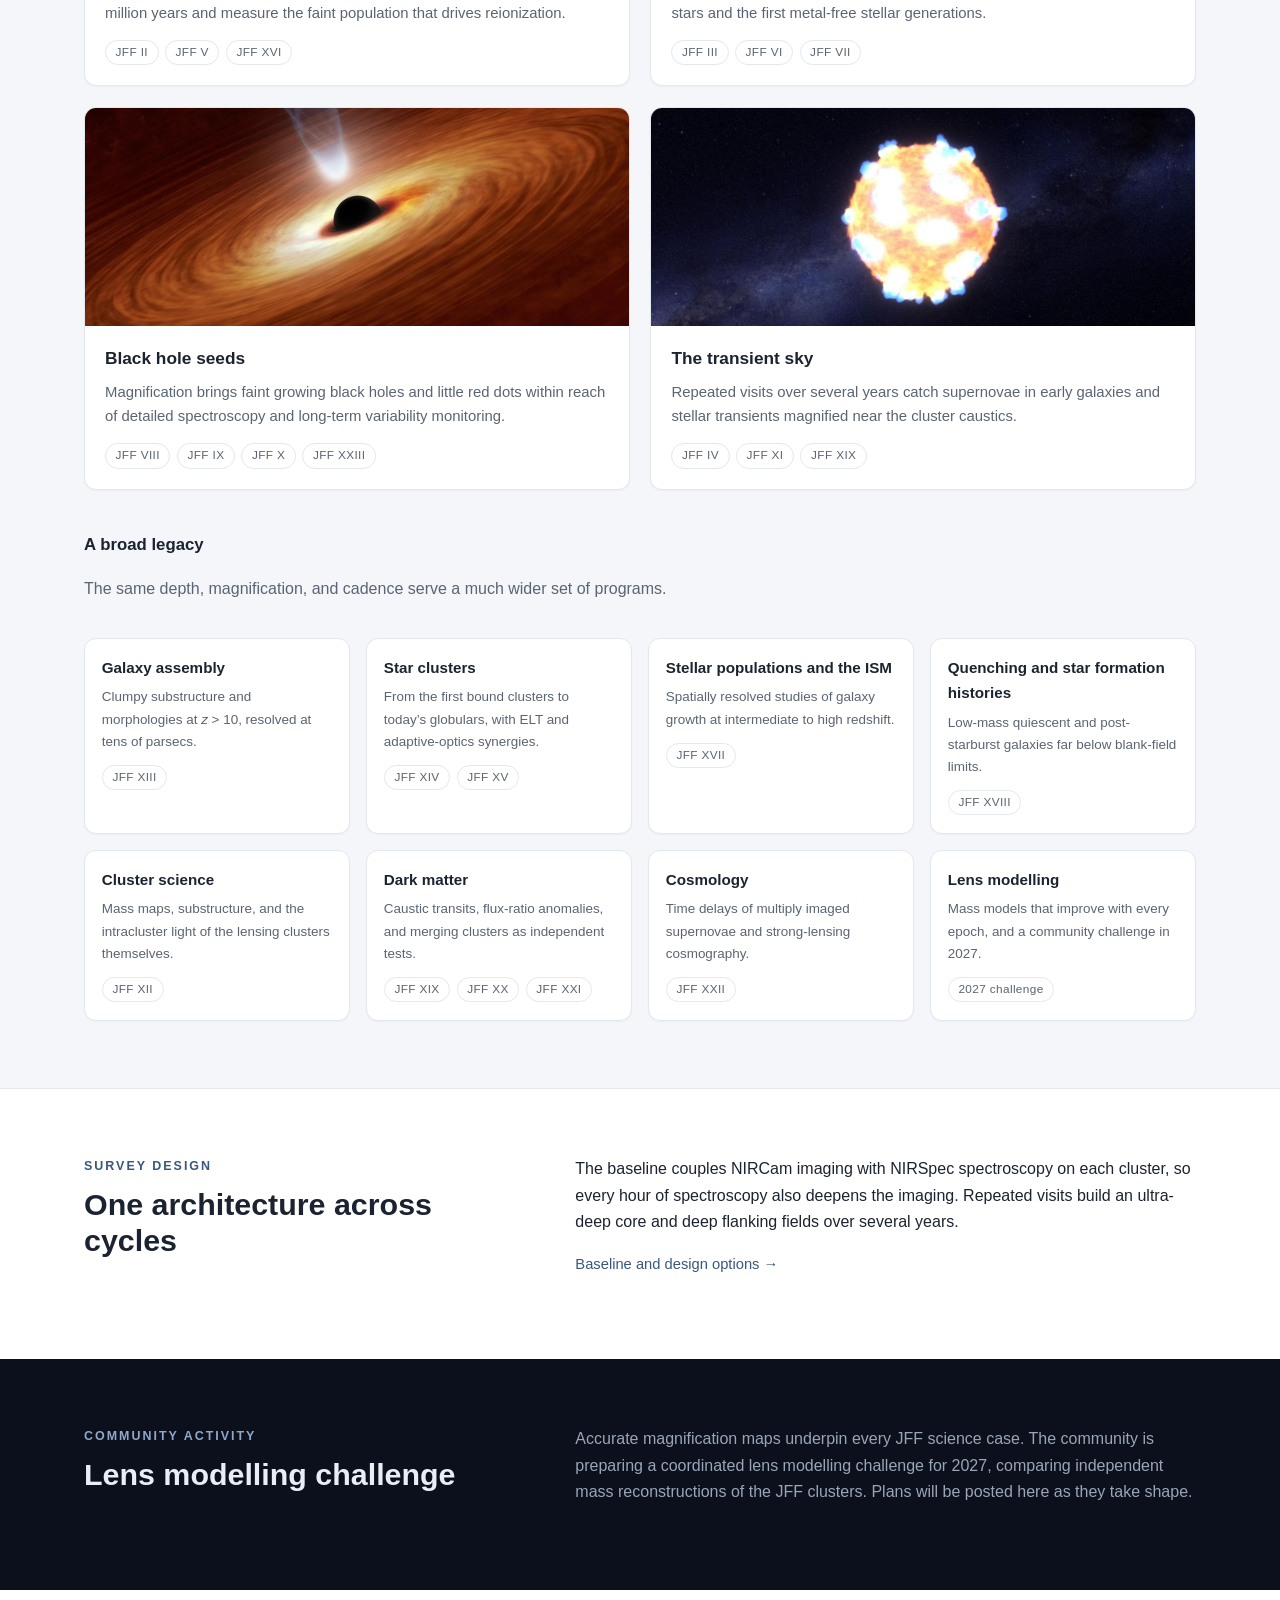
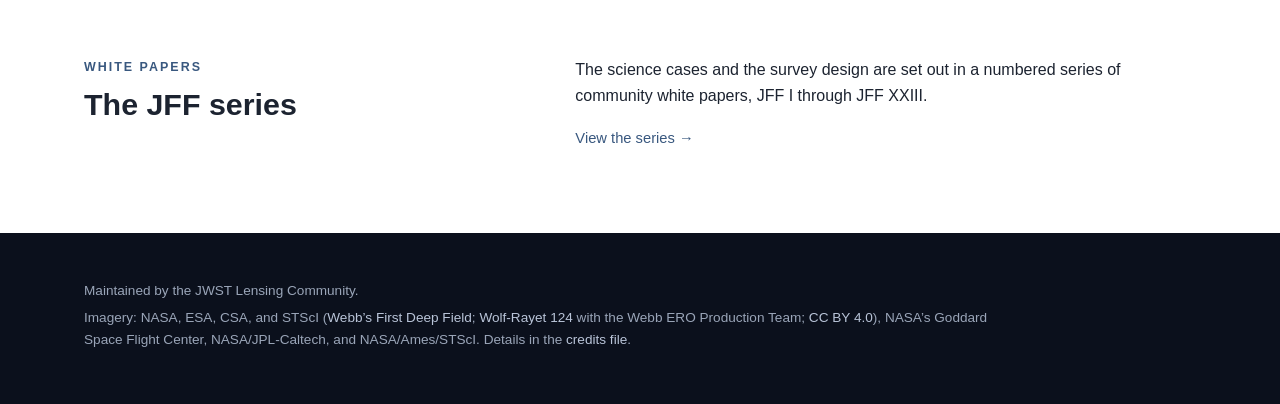
==== commit 4f445ae5: "Concept-matched card imagery, a legacy topic grid, and a quantitative design page" ====
--- a/index.html
+++ b/index.html
@@ -59,7 +59,7 @@
     program. Each card links to the related white papers.</p>
     <div class="cards primary">
       <article class="card">
-        <div class="card-media" role="img" aria-label="Distant galaxies in a deep lensed field" style="background-image:url('images/cards/dawn.jpg')"></div>
+        <div class="card-media" role="img" aria-label="Illustration of early galaxies carving ionized bubbles in the surrounding gas" style="background-image:url('images/cards/dawn.jpg')"></div>
         <div class="card-body">
           <h3>Cosmic dawn</h3>
           <p>Lensed deep fields extend the galaxy census into the first few hundred million
@@ -70,7 +70,7 @@
         </div>
       </article>
       <article class="card">
-        <div class="card-media" role="img" aria-label="A bright star with diffraction spikes in front of the cluster" style="background-image:url('images/cards/stars.jpg')"></div>
+        <div class="card-media" role="img" aria-label="The massive star WR 124 and its ejected nebula imaged by JWST" style="background-image:url('images/cards/stars.jpg')"></div>
         <div class="card-body">
           <h3>The first stars</h3>
           <p>Ultra-deep rest-UV spectroscopy and caustic transits target very massive stars
@@ -81,7 +81,7 @@
         </div>
       </article>
       <article class="card">
-        <div class="card-media" role="img" aria-label="Compact red sources in the deep field" style="background-image:url('images/cards/seeds.jpg')"></div>
+        <div class="card-media" role="img" aria-label="Artist's concept of a black hole with an accretion disk and a jet" style="background-image:url('images/cards/seeds.jpg')"></div>
         <div class="card-body">
           <h3>Black hole seeds</h3>
           <p>Magnification brings faint growing black holes and little red dots within reach
@@ -92,7 +92,7 @@
         </div>
       </article>
       <article class="card">
-        <div class="card-media" role="img" aria-label="Stretched arcs around the cluster core" style="background-image:url('images/cards/transients.jpg')"></div>
+        <div class="card-media" role="img" aria-label="Artist's concept of a supernova shock breakout" style="background-image:url('images/cards/transients.jpg')"></div>
         <div class="card-body">
           <h3>The transient sky</h3>
           <p>Repeated visits over several years catch supernovae in early galaxies and
@@ -104,25 +104,71 @@
       </article>
     </div>
     <h3 class="sub-heading">A broad legacy</h3>
-    <div class="cards secondary">
-      <article class="card">
-        <div class="card-body">
-          <h3>Galaxy assembly in detail</h3>
-          <p>Magnified galaxies resolve into clumps and star clusters, tracing how early
-          galaxies build, and sometimes pause, their star formation.</p>
-          <div class="wp-tags">
-            <a href="papers.html">JFF XIII</a><a href="papers.html">JFF XIV</a><a href="papers.html">JFF XV</a><a href="papers.html">JFF XVII</a><a href="papers.html">JFF XVIII</a>
-          </div>
-        </div>
-      </article>
-      <article class="card">
-        <div class="card-body">
-          <h3>Clusters, dark matter, and cosmology</h3>
-          <p>Precise cluster mass maps anchor tests of dark matter models and
-          strong-lensing cosmography.</p>
-          <div class="wp-tags">
-            <a href="papers.html">JFF XII</a><a href="papers.html">JFF XX</a><a href="papers.html">JFF XXI</a><a href="papers.html">JFF XXII</a>
-          </div>
+    <p class="lede">The same depth, magnification, and cadence serve a much wider set of
+    programs.</p>
+    <div class="cards legacy">
+      <article class="card mini">
+        <div class="card-body">
+          <h3>Galaxy assembly</h3>
+          <p>Clumpy substructure and morphologies at <em>z</em> &gt; 10, resolved at tens
+          of parsecs.</p>
+          <div class="wp-tags"><a href="papers.html">JFF XIII</a></div>
+        </div>
+      </article>
+      <article class="card mini">
+        <div class="card-body">
+          <h3>Star clusters</h3>
+          <p>From the first bound clusters to today&rsquo;s globulars, with ELT and
+          adaptive-optics synergies.</p>
+          <div class="wp-tags"><a href="papers.html">JFF XIV</a><a href="papers.html">JFF XV</a></div>
+        </div>
+      </article>
+      <article class="card mini">
+        <div class="card-body">
+          <h3>Stellar populations and the ISM</h3>
+          <p>Spatially resolved studies of galaxy growth at intermediate to high
+          redshift.</p>
+          <div class="wp-tags"><a href="papers.html">JFF XVII</a></div>
+        </div>
+      </article>
+      <article class="card mini">
+        <div class="card-body">
+          <h3>Quenching and star formation histories</h3>
+          <p>Low-mass quiescent and post-starburst galaxies far below blank-field
+          limits.</p>
+          <div class="wp-tags"><a href="papers.html">JFF XVIII</a></div>
+        </div>
+      </article>
+      <article class="card mini">
+        <div class="card-body">
+          <h3>Cluster science</h3>
+          <p>Mass maps, substructure, and the intracluster light of the lensing
+          clusters themselves.</p>
+          <div class="wp-tags"><a href="papers.html">JFF XII</a></div>
+        </div>
+      </article>
+      <article class="card mini">
+        <div class="card-body">
+          <h3>Dark matter</h3>
+          <p>Caustic transits, flux-ratio anomalies, and merging clusters as
+          independent tests.</p>
+          <div class="wp-tags"><a href="papers.html">JFF XIX</a><a href="papers.html">JFF XX</a><a href="papers.html">JFF XXI</a></div>
+        </div>
+      </article>
+      <article class="card mini">
+        <div class="card-body">
+          <h3>Cosmology</h3>
+          <p>Time delays of multiply imaged supernovae and strong-lensing
+          cosmography.</p>
+          <div class="wp-tags"><a href="papers.html">JFF XXII</a></div>
+        </div>
+      </article>
+      <article class="card mini">
+        <div class="card-body">
+          <h3>Lens modelling</h3>
+          <p>Mass models that improve with every epoch, and a community challenge
+          in 2027.</p>
+          <div class="wp-tags"><a href="concept.html#challenge">2027 challenge</a></div>
         </div>
       </article>
     </div>
@@ -178,10 +224,11 @@
 <footer class="site-footer">
   <div class="wrap">
     <p>Maintained by the JWST Lensing Community.</p>
-    <p>Background and card images: <a href="https://esawebb.org/images/weic2209a/">Webb&rsquo;s First
-    Deep Field</a> (NIRCam), the galaxy cluster SMACS J0723.3&minus;7327.
-    Credit: NASA, ESA, CSA, and STScI.
-    <a href="https://creativecommons.org/licenses/by/4.0/">CC BY 4.0</a>.</p>
+    <p>Imagery: NASA, ESA, CSA, and STScI (<a href="https://esawebb.org/images/weic2209a/">Webb&rsquo;s
+    First Deep Field</a>; <a href="https://esawebb.org/images/weic2307a/">Wolf-Rayet 124</a> with the
+    Webb ERO Production Team; <a href="https://creativecommons.org/licenses/by/4.0/">CC BY 4.0</a>),
+    NASA&rsquo;s Goddard Space Flight Center, NASA/JPL-Caltech, and NASA/Ames/STScI. Details in the
+    <a href="https://github.com/jwst-frontier-fields/jwst-frontier-fields.github.io/blob/main/images/CREDITS.md">credits file</a>.</p>
   </div>
 </footer>
 
--- a/assets/css/style.css
+++ b/assets/css/style.css
@@ -117,7 +117,10 @@
 /* Cards */
 .cards { display: grid; gap: 1.3rem; }
 .cards.primary { grid-template-columns: repeat(2, minmax(0, 1fr)); }
-.cards.secondary { grid-template-columns: repeat(2, minmax(0, 1fr)); }
+.cards.legacy { grid-template-columns: repeat(4, minmax(0, 1fr)); gap: 1rem; }
+.card.mini h3 { font-size: .95rem; margin-bottom: .4rem; }
+.card.mini .card-body { padding: 1rem 1.05rem 1.1rem; }
+.card.mini p { font-size: .84rem; margin-bottom: .75rem; }
 .card {
   background: #fff;
   border: 1px solid var(--rule);
@@ -140,6 +143,32 @@
 .wp-tags a:hover { color: var(--accent); border-color: var(--accent); text-decoration: none; }
 .sub-heading { margin: 2.6rem 0 1.1rem; font-size: 1.05rem; }
 
+/* Tables and figures (design page) */
+.table-scroll { overflow-x: auto; margin: 1.8rem 0 2.2rem; }
+table.spec { border-collapse: collapse; width: 100%; min-width: 38rem; font-size: .88rem; line-height: 1.5; }
+table.spec th, table.spec td {
+  text-align: left; vertical-align: top;
+  padding: .55rem 1rem .55rem 0;
+  border-bottom: 1px solid var(--rule);
+}
+table.spec th:nth-child(-n+5), table.spec td:nth-child(-n+5) { white-space: nowrap; }
+table.spec thead th {
+  font-size: .76rem; letter-spacing: .07em; text-transform: uppercase;
+  color: var(--muted); font-weight: 600;
+  border-bottom: 1px solid #b9c2cf;
+}
+table.spec tr.sum td { border-bottom: none; border-top: 1px solid #b9c2cf; font-weight: 600; }
+table.spec caption {
+  caption-side: bottom; text-align: left;
+  color: var(--muted); font-size: .84rem; padding-top: .7rem;
+}
+figure { margin: 2.4rem 0; }
+figure img {
+  display: block; width: 100%; height: auto;
+  border: 1px solid var(--rule); border-radius: 8px; background: #fff;
+}
+figcaption { color: var(--muted); font-size: .84rem; line-height: 1.55; margin-top: .65rem; }
+
 /* White paper list */
 .papers { list-style: none; margin: 0; padding: 0; max-width: var(--w-prose); }
 .papers li {
@@ -167,11 +196,13 @@
 @media (max-width: 860px) {
   section.band { padding: 3rem 0; }
   .split { grid-template-columns: 1fr; gap: 1.4rem; }
-  .cards.primary, .cards.secondary { grid-template-columns: 1fr; }
+  .cards.primary { grid-template-columns: 1fr; }
+  .cards.legacy { grid-template-columns: repeat(2, minmax(0, 1fr)); }
   .hero { min-height: min(68vh, 560px); }
 }
 @media (max-width: 620px) {
   nav.site-nav { gap: .95rem; }
   nav.site-nav a { font-size: .8rem; }
   .papers li { grid-template-columns: 4.2rem 1fr; gap: .7rem; }
-}
+  .cards.legacy { grid-template-columns: 1fr; }
+}
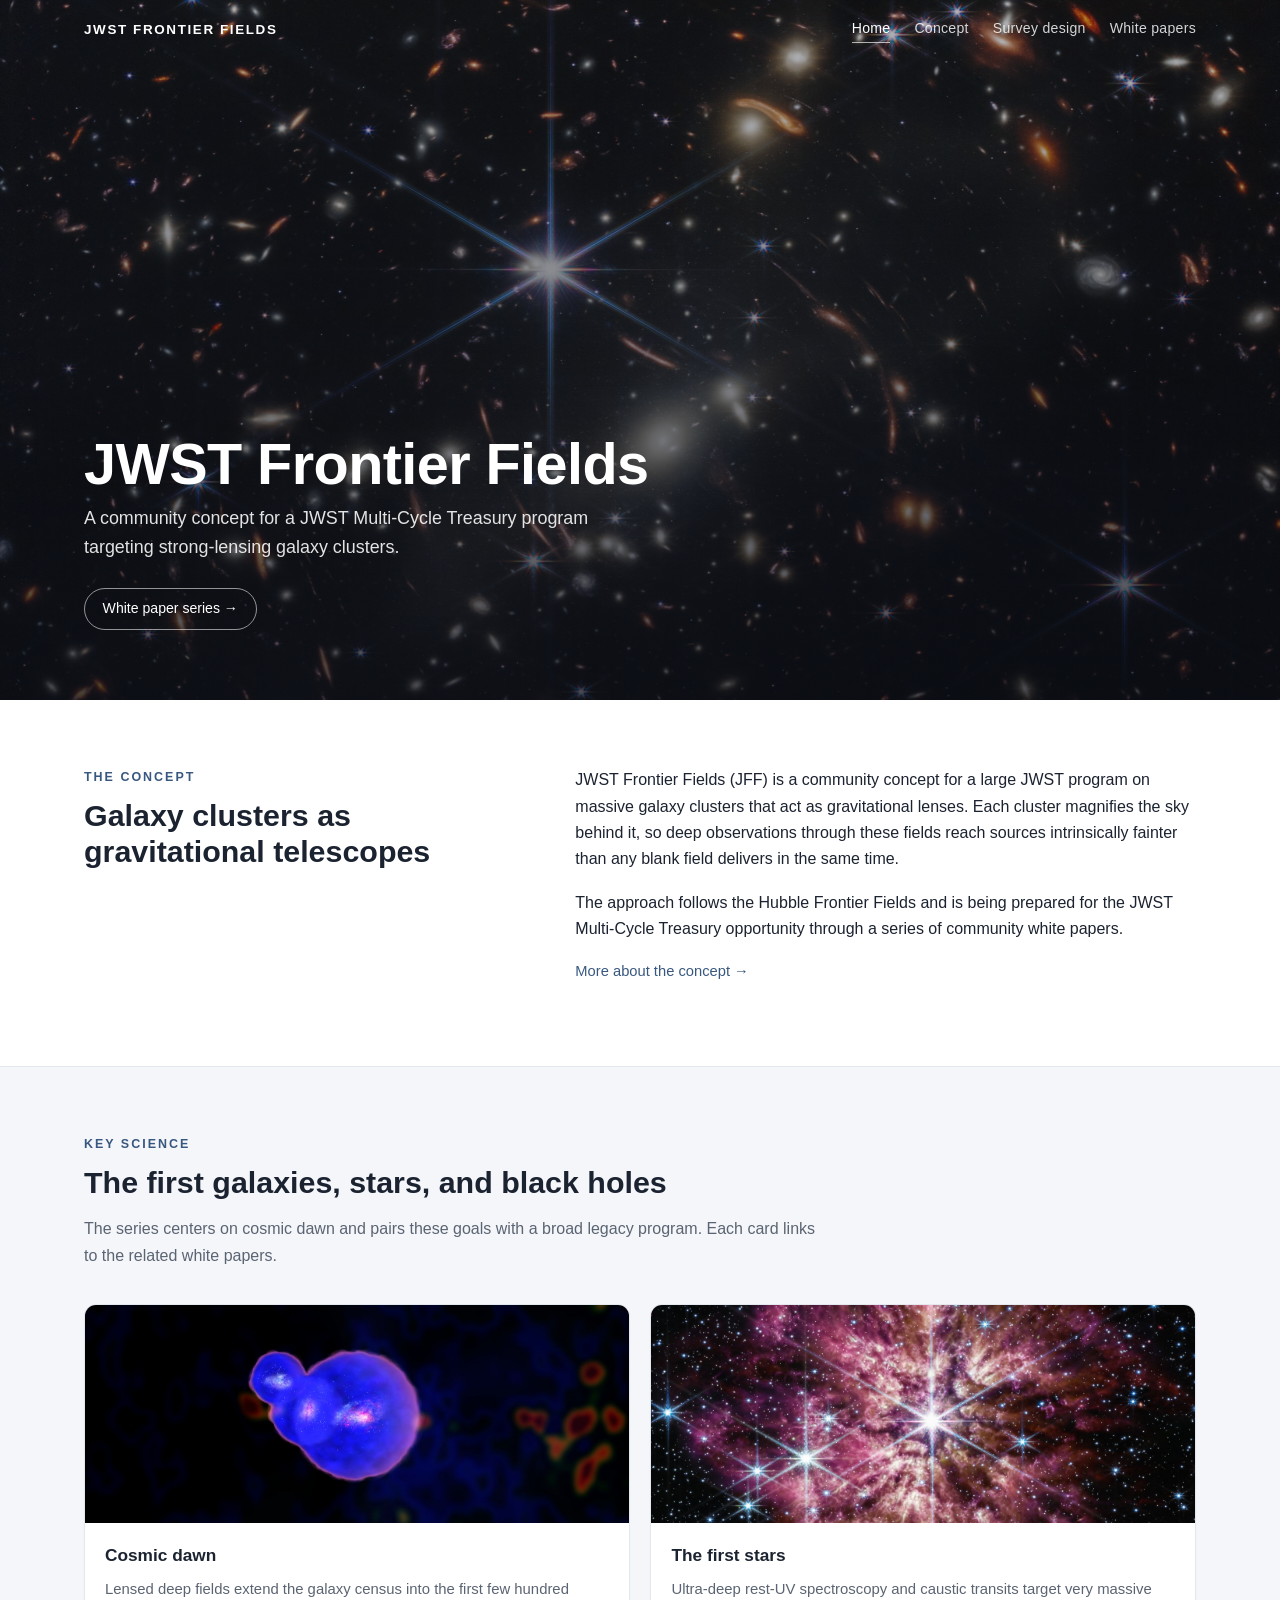
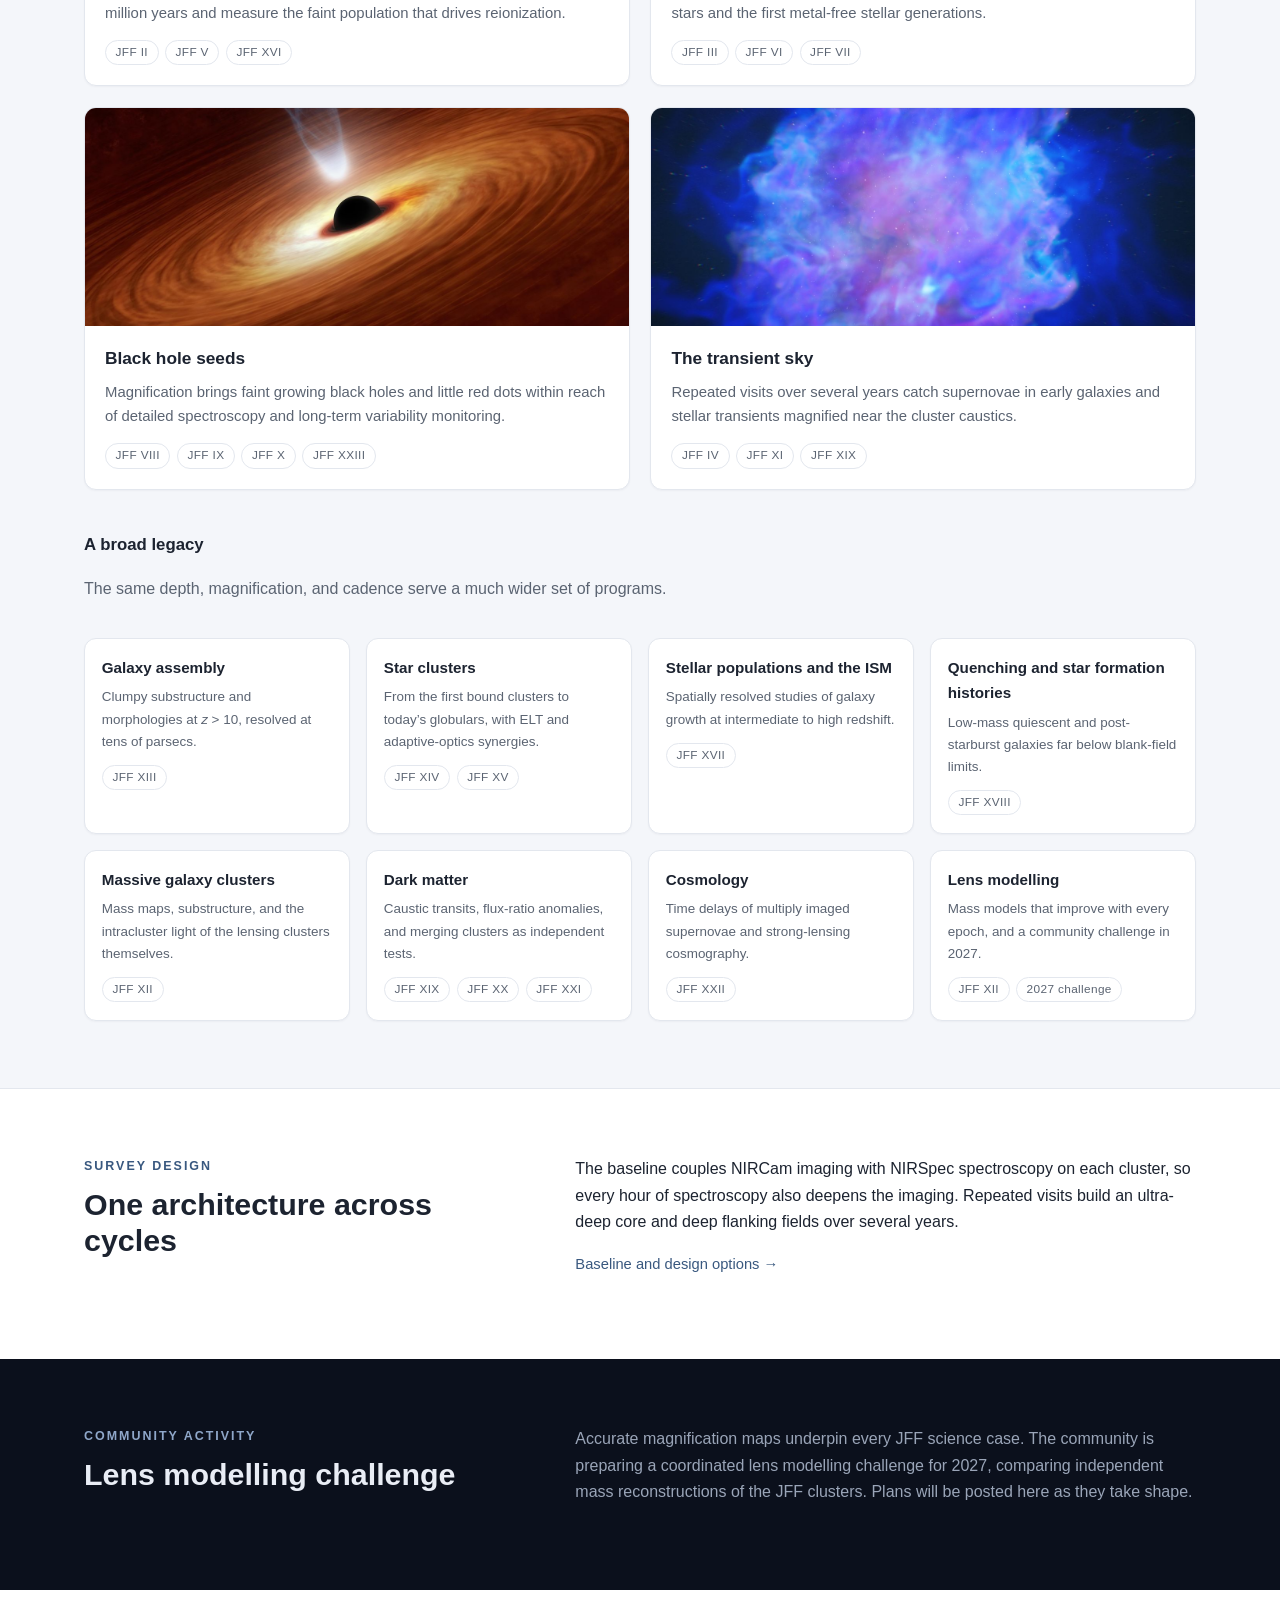
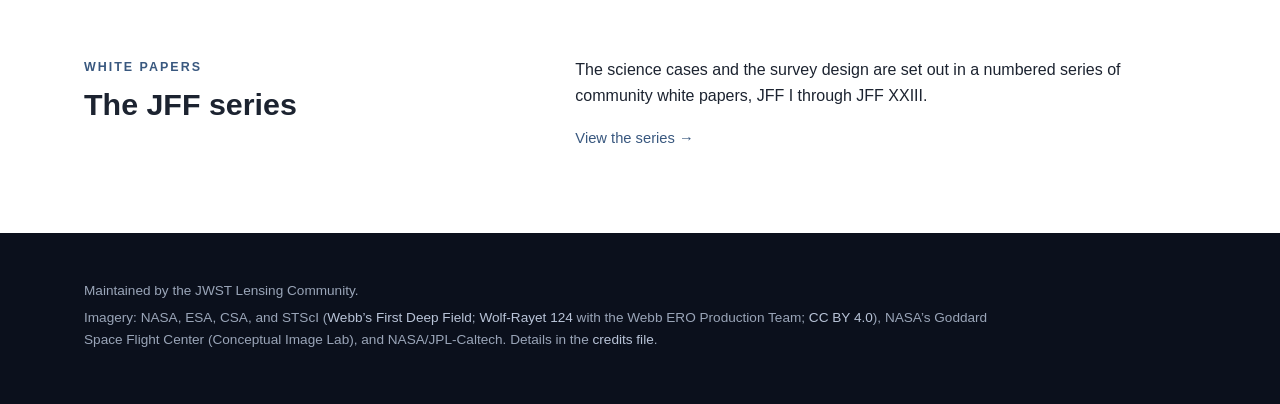
==== commit a5cf3ccf: "Richer transient imagery, wordmark header, legacy label fixes, and the updated cluster figure with l" ====
--- a/index.html
+++ b/index.html
@@ -13,7 +13,7 @@
 
 <header class="site-head">
   <div class="wrap nav-bar">
-    <a class="brand" href="index.html" aria-label="JWST Frontier Fields home">JFF</a>
+    <a class="brand" href="index.html" aria-label="JWST Frontier Fields home">JWST Frontier Fields</a>
     <nav class="site-nav" aria-label="Site">
       <a href="index.html" aria-current="page">Home</a>
       <a href="concept.html">Concept</a>
@@ -92,7 +92,7 @@
         </div>
       </article>
       <article class="card">
-        <div class="card-media" role="img" aria-label="Artist's concept of a supernova shock breakout" style="background-image:url('images/cards/transients.jpg')"></div>
+        <div class="card-media" role="img" aria-label="Illustration of the expanding debris of a supernova" style="background-image:url('images/cards/transients.jpg')"></div>
         <div class="card-body">
           <h3>The transient sky</h3>
           <p>Repeated visits over several years catch supernovae in early galaxies and
@@ -141,7 +141,7 @@
       </article>
       <article class="card mini">
         <div class="card-body">
-          <h3>Cluster science</h3>
+          <h3>Massive galaxy clusters</h3>
           <p>Mass maps, substructure, and the intracluster light of the lensing
           clusters themselves.</p>
           <div class="wp-tags"><a href="papers.html">JFF XII</a></div>
@@ -168,7 +168,7 @@
           <h3>Lens modelling</h3>
           <p>Mass models that improve with every epoch, and a community challenge
           in 2027.</p>
-          <div class="wp-tags"><a href="concept.html#challenge">2027 challenge</a></div>
+          <div class="wp-tags"><a href="papers.html">JFF XII</a><a href="concept.html#challenge">2027 challenge</a></div>
         </div>
       </article>
     </div>
@@ -227,7 +227,7 @@
     <p>Imagery: NASA, ESA, CSA, and STScI (<a href="https://esawebb.org/images/weic2209a/">Webb&rsquo;s
     First Deep Field</a>; <a href="https://esawebb.org/images/weic2307a/">Wolf-Rayet 124</a> with the
     Webb ERO Production Team; <a href="https://creativecommons.org/licenses/by/4.0/">CC BY 4.0</a>),
-    NASA&rsquo;s Goddard Space Flight Center, NASA/JPL-Caltech, and NASA/Ames/STScI. Details in the
+    NASA&rsquo;s Goddard Space Flight Center (Conceptual Image Lab), and NASA/JPL-Caltech. Details in the
     <a href="https://github.com/jwst-frontier-fields/jwst-frontier-fields.github.io/blob/main/images/CREDITS.md">credits file</a>.</p>
   </div>
 </footer>
--- a/assets/css/style.css
+++ b/assets/css/style.css
@@ -37,7 +37,10 @@
   display: flex; align-items: center; justify-content: space-between;
   gap: 1rem; padding-top: 1.05rem; padding-bottom: 1.05rem;
 }
-.brand { font-weight: 700; letter-spacing: .16em; color: #fff; font-size: .95rem; }
+.brand {
+  font-weight: 700; letter-spacing: .12em; text-transform: uppercase;
+  color: #fff; font-size: .84rem; white-space: nowrap;
+}
 .brand:hover { text-decoration: none; }
 nav.site-nav { display: flex; gap: 1.5rem; flex-wrap: wrap; justify-content: flex-end; }
 nav.site-nav a { color: rgba(255,255,255,.82); font-size: .88rem; letter-spacing: .02em; }
@@ -201,6 +204,7 @@
   .hero { min-height: min(68vh, 560px); }
 }
 @media (max-width: 620px) {
+  .brand { font-size: .72rem; letter-spacing: .09em; }
   nav.site-nav { gap: .95rem; }
   nav.site-nav a { font-size: .8rem; }
   .papers li { grid-template-columns: 4.2rem 1fr; gap: .7rem; }
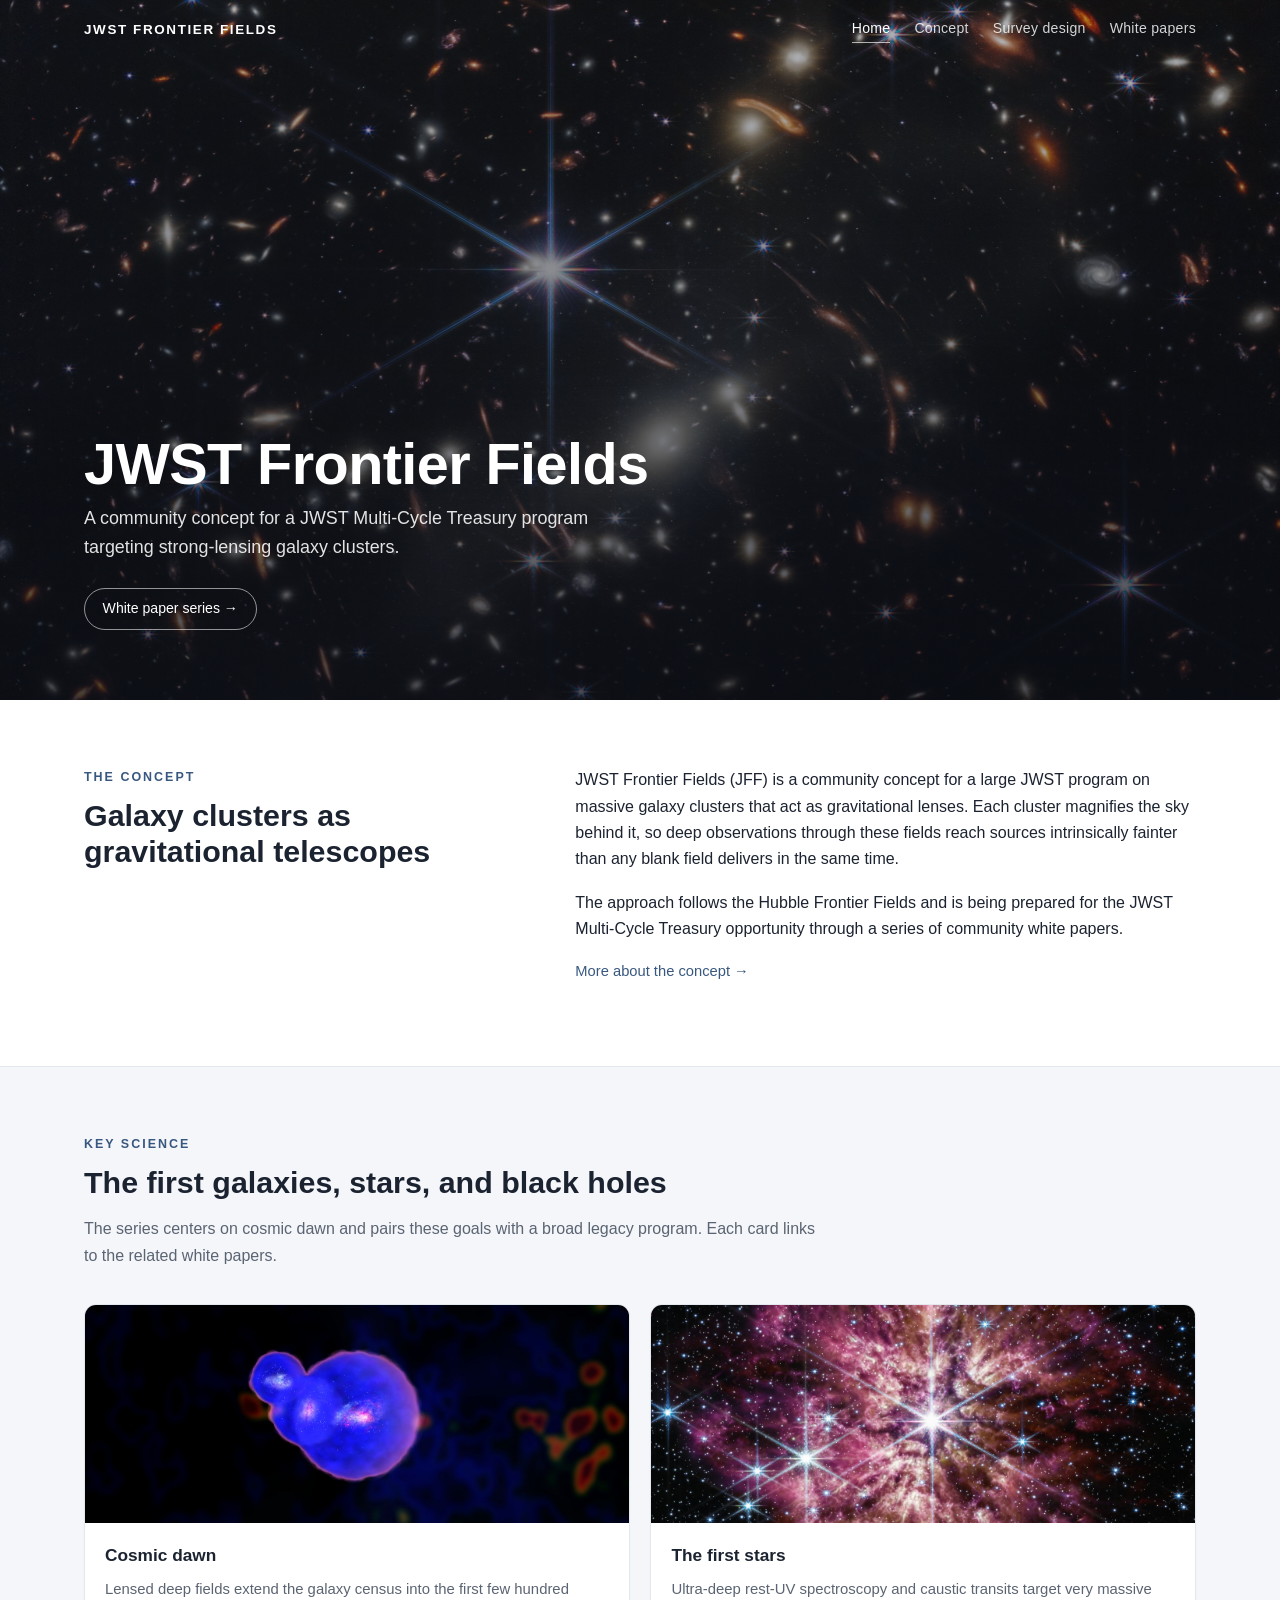
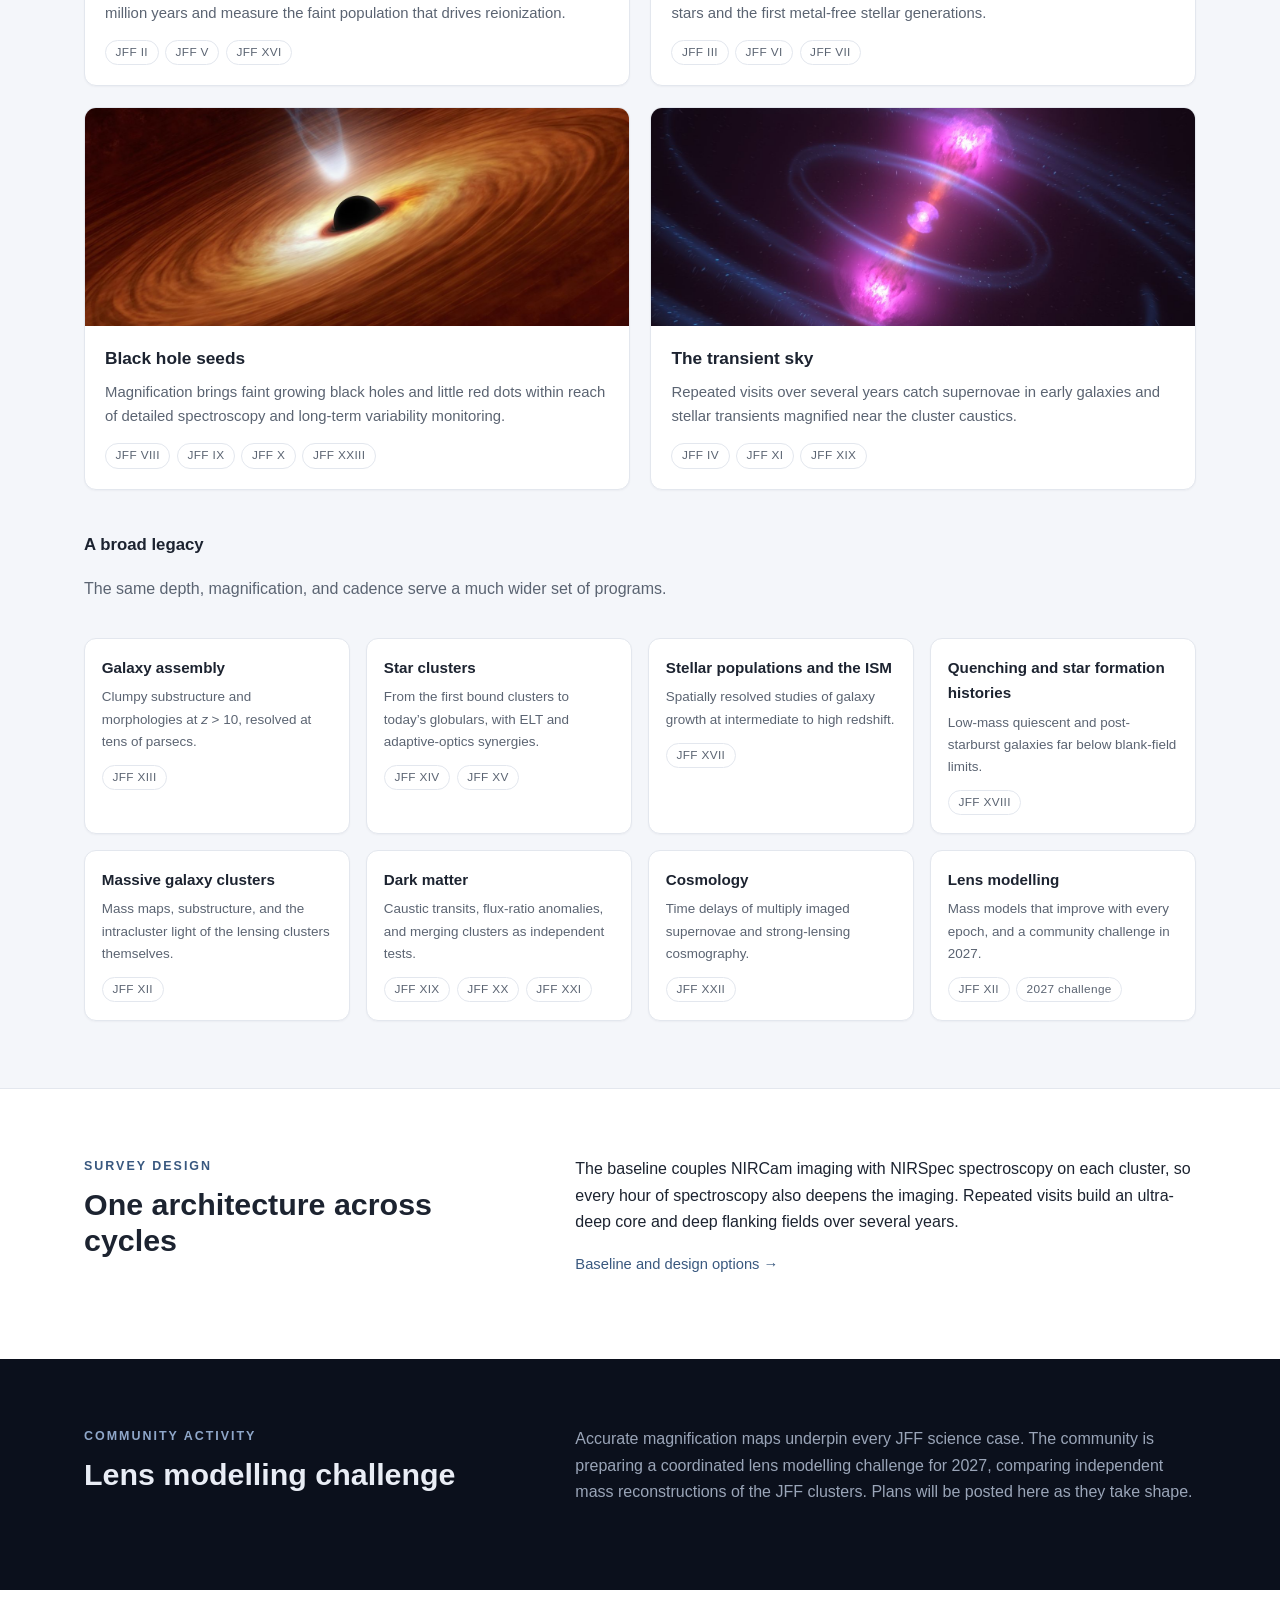
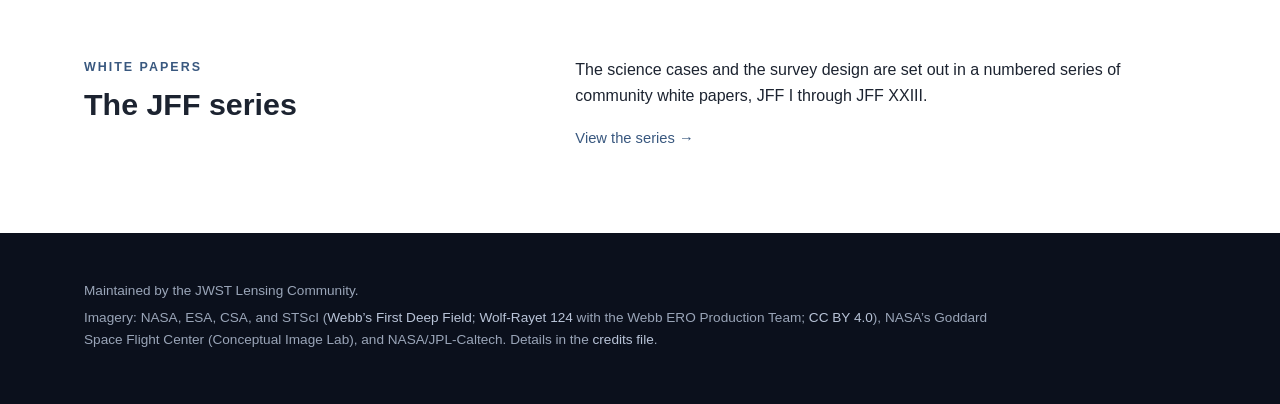
==== commit 44a111df: "A more explosive transient card image" ====
--- a/index.html
+++ b/index.html
@@ -92,7 +92,7 @@
         </div>
       </article>
       <article class="card">
-        <div class="card-media" role="img" aria-label="Illustration of the expanding debris of a supernova" style="background-image:url('images/cards/transients.jpg')"></div>
+        <div class="card-media" role="img" aria-label="Illustration of a brilliant jetted stellar explosion" style="background-image:url('images/cards/transients.jpg')"></div>
         <div class="card-body">
           <h3>The transient sky</h3>
           <p>Repeated visits over several years catch supernovae in early galaxies and
